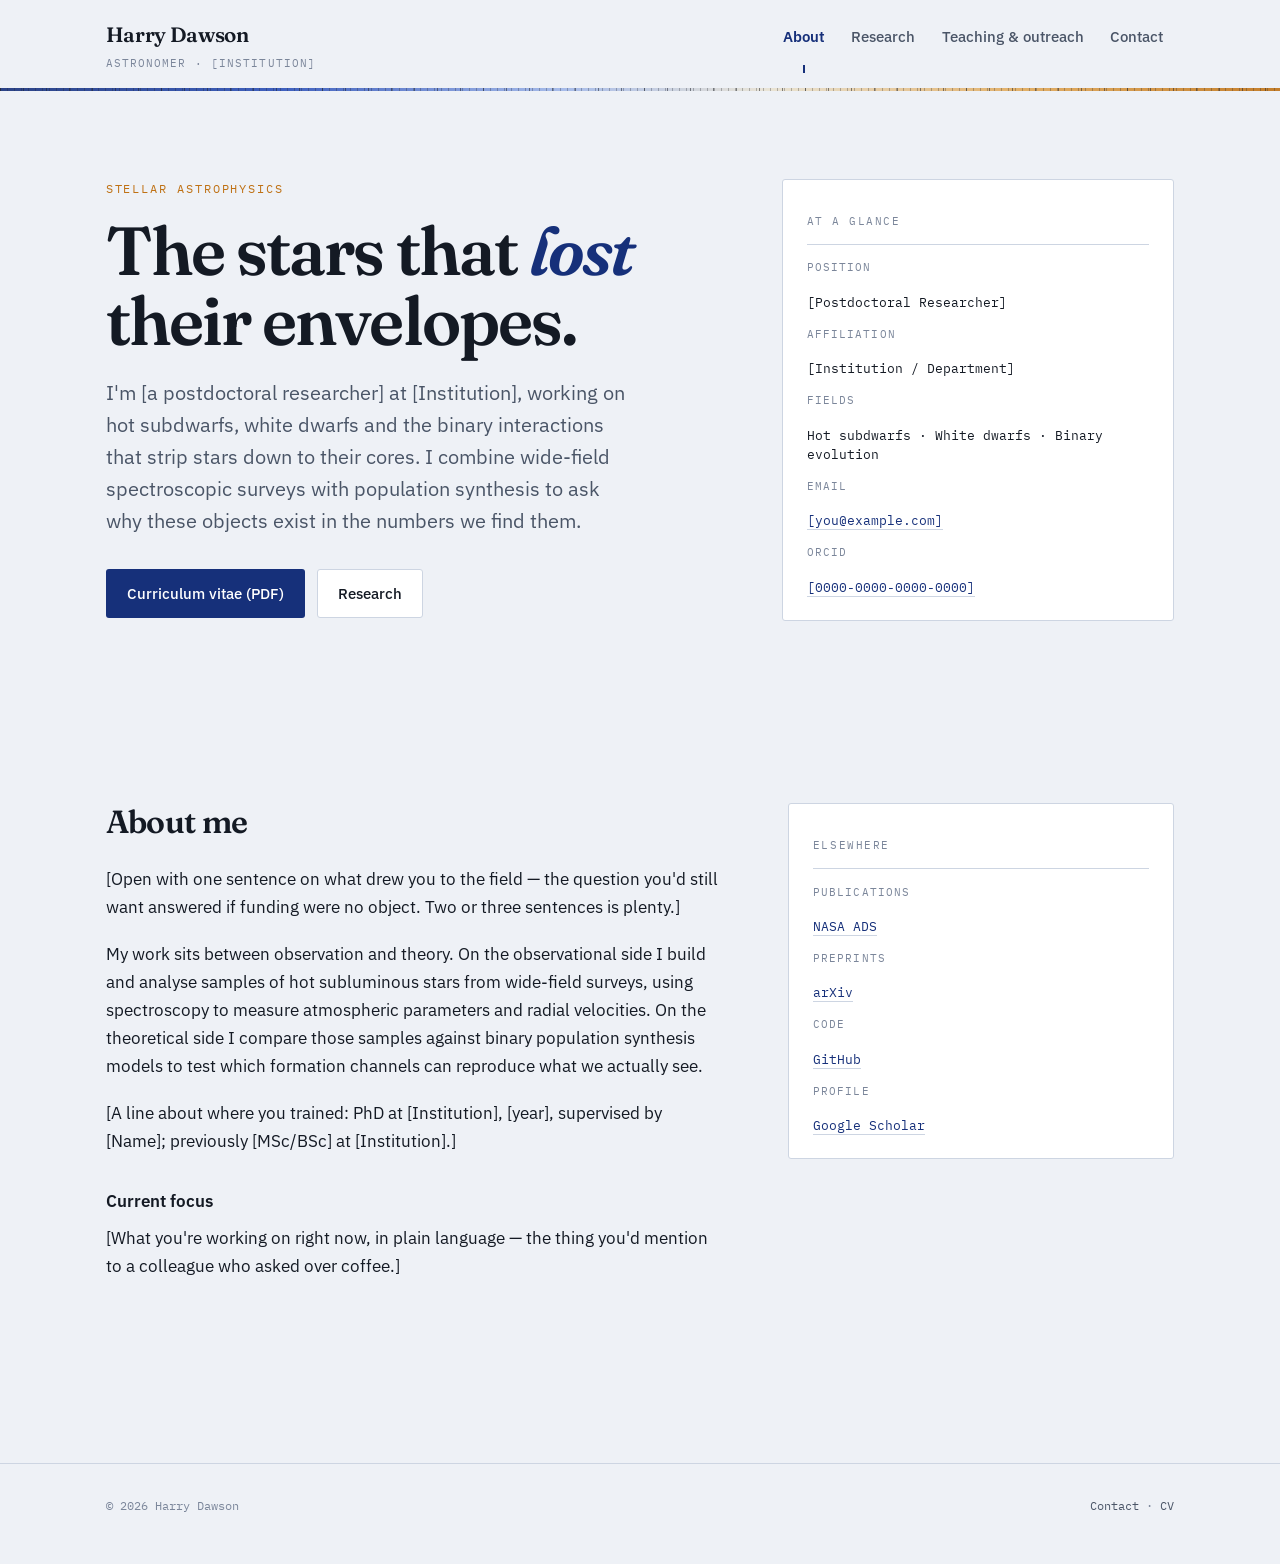
==== index.html @ 7fa8a41e "Personal site: about, research, teaching & outreach, contact" ====
<!DOCTYPE html>
<html lang="en">
<head>
<meta charset="utf-8">
<meta name="viewport" content="width=device-width, initial-scale=1">
<title>Harry Dawson — Astronomer</title>
<meta name="description" content="Harry Dawson, [position] at [institution], working on hot subdwarfs, white dwarfs and binary star evolution.">
<link rel="preconnect" href="https://fonts.googleapis.com">
<link rel="preconnect" href="https://fonts.gstatic.com" crossorigin>
<link href="https://fonts.googleapis.com/css2?family=Fraunces:ital,opsz,wght@0,9..144,400..700;1,9..144,400..700&family=IBM+Plex+Mono:wght@400;500&family=IBM+Plex+Sans:wght@400;500;600&display=swap" rel="stylesheet">
<link rel="stylesheet" href="style.css">
</head>
<body>

<a class="skip" href="#main">Skip to content</a>

<header class="masthead">
  <div class="wrap masthead__bar">
    <a class="wordmark" href="index.html">
      Harry Dawson
      <span class="wordmark__role">Astronomer · [Institution]</span>
    </a>
    <nav class="tabs" aria-label="Main">
      <a class="tabs__link is-current" href="index.html" aria-current="page">About</a>
      <a class="tabs__link" href="research.html">Research</a>
      <a class="tabs__link" href="teaching.html">Teaching &amp; outreach</a>
      <a class="tabs__link" href="contact.html">Contact</a>
    </nav>
  </div>
  <div class="spectrum" role="presentation"></div>
</header>

<main id="main">

  <section class="hero">
    <div class="wrap hero__grid">
      <div>
        <p class="eyebrow rise">Stellar astrophysics</p>
        <h1 class="hero__title rise">The stars that <em>lost</em> their envelopes.</h1>
        <p class="hero__standfirst rise">
          I'm [a postdoctoral researcher] at [Institution], working on hot subdwarfs,
          white dwarfs and the binary interactions that strip stars down to their cores.
          I combine wide-field spectroscopic surveys with population synthesis to ask why
          these objects exist in the numbers we find them.
        </p>
        <div class="actions rise">
          <a class="btn btn--solid" href="assets/Harry_Dawson_CV.pdf">Curriculum vitae (PDF)</a>
          <a class="btn btn--line" href="research.html">Research</a>
        </div>
      </div>

      <aside class="datacard rise">
        <p class="datacard__head">At a glance</p>
        <dl>
          <dt>Position</dt>
          <dd>[Postdoctoral Researcher]</dd>

          <dt>Affiliation</dt>
          <dd>[Institution / Department]</dd>

          <dt>Fields</dt>
          <dd>Hot subdwarfs · White dwarfs · Binary evolution</dd>

          <dt>Email</dt>
          <dd><a href="mailto:[you@example.com]">[you@example.com]</a></dd>

          <dt>ORCID</dt>
          <dd><a href="https://orcid.org/[0000-0000-0000-0000]">[0000-0000-0000-0000]</a></dd>
        </dl>
      </aside>
    </div>
  </section>

  <section class="section">
    <div class="wrap split">
      <div class="prose">
        <h2 class="section__title">About me</h2>
        <p>
          [Open with one sentence on what drew you to the field — the question you'd still
          want answered if funding were no object. Two or three sentences is plenty.]
        </p>
        <p>
          My work sits between observation and theory. On the observational side I build and
          analyse samples of hot subluminous stars from wide-field surveys, using spectroscopy
          to measure atmospheric parameters and radial velocities. On the theoretical side I
          compare those samples against binary population synthesis models to test which
          formation channels can reproduce what we actually see.
        </p>
        <p>
          [A line about where you trained: PhD at [Institution], [year], supervised by
          [Name]; previously [MSc/BSc] at [Institution].]
        </p>

        <h3>Current focus</h3>
        <p>
          [What you're working on right now, in plain language — the thing you'd mention
          to a colleague who asked over coffee.]
        </p>
      </div>

      <aside class="datacard">
        <p class="datacard__head">Elsewhere</p>
        <dl>
          <dt>Publications</dt>
          <dd><a href="https://ui.adsabs.harvard.edu/search/q=author%3A%22Dawson%2C+H%22">NASA ADS</a></dd>

          <dt>Preprints</dt>
          <dd><a href="https://arxiv.org/a/[arxiv_id]">arXiv</a></dd>

          <dt>Code</dt>
          <dd><a href="https://github.com/harrydawson">GitHub</a></dd>

          <dt>Profile</dt>
          <dd><a href="https://scholar.google.com/citations?user=[id]">Google Scholar</a></dd>
        </dl>
      </aside>
    </div>
  </section>

</main>

<footer class="foot">
  <div class="wrap foot__inner">
    <span>© 2026 Harry Dawson</span>
    <span><a href="contact.html">Contact</a> · <a href="assets/Harry_Dawson_CV.pdf">CV</a></span>
  </div>
</footer>

</body>
</html>
---- style.css ----
/* ============================================================
   Harry Dawson — personal site
   Palette logic: a binary pair. Blue = the hot subdwarf,
   amber = the cool companion. Everything else is plate-grey.
   ============================================================ */

:root {
  /* colour */
  --paper:      #eef1f6;
  --card:       #ffffff;
  --ink:        #141a24;
  --ink-soft:   #4a5567;
  --ink-faint:  #7b869a;
  --rule:       #cdd5e2;
  --sdb:        #16307a;   /* hot component */
  --sdb-lift:   #2b50b8;
  --companion:  #bf7114;   /* cool component */

  /* type */
  --display: "Fraunces", "Iowan Old Style", Georgia, serif;
  --body:    "IBM Plex Sans", "Segoe UI", system-ui, sans-serif;
  --mono:    "IBM Plex Mono", ui-monospace, "SF Mono", Menlo, monospace;

  /* measure + rhythm */
  --wrap:  72rem;
  --gap:   clamp(1.5rem, 1rem + 2vw, 3rem);
  --bay:   clamp(3.5rem, 2.5rem + 4vw, 6.5rem);
  --radius: 3px;
}

*, *::before, *::after { box-sizing: border-box; }

html { -webkit-text-size-adjust: 100%; scroll-behavior: smooth; }

body {
  margin: 0;
  background: var(--paper);
  color: var(--ink);
  font-family: var(--body);
  font-size: 1.0625rem;
  line-height: 1.65;
  font-variant-numeric: tabular-nums;
  -webkit-font-smoothing: antialiased;
}

img { max-width: 100%; display: block; }

a { color: var(--sdb); text-decoration-thickness: 1px; text-underline-offset: 3px; }
a:hover { color: var(--sdb-lift); }

:focus-visible {
  outline: 2px solid var(--sdb-lift);
  outline-offset: 3px;
  border-radius: 2px;
}

.wrap {
  width: 100%;
  max-width: var(--wrap);
  margin-inline: auto;
  padding-inline: var(--gap);
}

.skip {
  position: absolute;
  left: -9999px;
  top: 0;
  background: var(--ink);
  color: #fff;
  padding: 0.6rem 1rem;
  z-index: 50;
}
.skip:focus { left: 0.5rem; top: 0.5rem; }

/* ---------- header + the spectrum rule (signature) ---------- */

.masthead {
  position: sticky;
  top: 0;
  z-index: 20;
  background: color-mix(in srgb, var(--paper) 88%, transparent);
  backdrop-filter: blur(8px);
}

.masthead__bar {
  display: flex;
  align-items: baseline;
  justify-content: space-between;
  gap: var(--gap);
  flex-wrap: wrap;
  padding-block: 1.1rem 0.95rem;
}

.wordmark {
  font-family: var(--display);
  font-weight: 600;
  font-size: 1.3rem;
  font-variation-settings: "SOFT" 20, "WONK" 1, "opsz" 20;
  letter-spacing: -0.015em;
  color: var(--ink);
  text-decoration: none;
  white-space: nowrap;
}
.wordmark:hover { color: var(--sdb); }
.wordmark__role {
  display: block;
  font-family: var(--mono);
  font-size: 0.6875rem;
  font-weight: 400;
  letter-spacing: 0.1em;
  text-transform: uppercase;
  color: var(--ink-faint);
  margin-top: 0.15rem;
}

/* nav tabs */
.tabs { display: flex; gap: 0.25rem; flex-wrap: wrap; }

.tabs__link {
  position: relative;
  display: block;
  padding: 0.45rem 0.7rem 0.5rem;
  font-size: 0.9375rem;
  font-weight: 500;
  color: var(--ink-soft);
  text-decoration: none;
  border-radius: var(--radius);
  transition: color 0.18s ease, background-color 0.18s ease;
}
.tabs__link:hover { color: var(--ink); background: rgba(22, 48, 122, 0.06); }

/* the active tab is marked like an absorption line in the rule below */
.tabs__link.is-current { color: var(--sdb); font-weight: 600; }
.tabs__link.is-current::after {
  content: "";
  position: absolute;
  left: 50%;
  bottom: -0.95rem;      /* == .masthead__bar padding-bottom, so it meets the rule */
  width: 2px;
  height: 0.5rem;
  background: var(--sdb);
  transform: translateX(-50%);
}

/* continuum + absorption lines, drawn entirely in CSS */
.spectrum {
  height: 3px;
  background-image:
    repeating-linear-gradient(90deg,
      rgba(10, 14, 22, 0.55) 0 1px,
      transparent 1px 23px),
    repeating-linear-gradient(90deg,
      rgba(10, 14, 22, 0.3) 0 1px,
      transparent 1px 7px),
    linear-gradient(90deg,
      var(--sdb) 0%,
      var(--sdb-lift) 22%,
      #9fb6e8 44%,
      #e8e2d2 60%,
      #e0a858 80%,
      var(--companion) 100%);
  opacity: 0.9;
}

/* ---------- hero ---------- */

.hero { padding-block: clamp(3rem, 2rem + 5vw, 5.5rem) var(--bay); }

.hero__grid {
  display: grid;
  grid-template-columns: minmax(0, 1.55fr) minmax(0, 1fr);
  gap: clamp(2rem, 1rem + 4vw, 4.5rem);
  align-items: start;
}

.eyebrow {
  font-family: var(--mono);
  font-size: 0.75rem;
  letter-spacing: 0.16em;
  text-transform: uppercase;
  color: var(--companion);
  margin: 0 0 1.1rem;
}

.hero__title {
  font-family: var(--display);
  font-weight: 600;
  font-size: clamp(2.5rem, 1.5rem + 3.6vw, 4.25rem);
  font-variation-settings: "SOFT" 18, "WONK" 1, "opsz" 48;
  line-height: 1.02;
  letter-spacing: -0.028em;
  margin: 0 0 1.4rem;
  text-wrap: balance;
}
.hero__title em {
  font-style: italic;
  font-variation-settings: "SOFT" 40, "WONK" 1, "opsz" 48;
  color: var(--sdb);
}

.hero__standfirst {
  font-size: clamp(1.0625rem, 1rem + 0.35vw, 1.25rem);
  line-height: 1.6;
  color: var(--ink-soft);
  max-width: 44ch;
  margin: 0 0 2rem;
}

.actions { display: flex; gap: 0.75rem; flex-wrap: wrap; }

.btn {
  display: inline-flex;
  align-items: center;
  gap: 0.5rem;
  padding: 0.7rem 1.25rem;
  font-size: 0.9375rem;
  font-weight: 500;
  border-radius: var(--radius);
  border: 1px solid transparent;
  text-decoration: none;
  transition: background-color 0.18s ease, border-color 0.18s ease,
              color 0.18s ease, transform 0.18s ease;
}
.btn:hover { transform: translateY(-1px); }

.btn--solid { background: var(--sdb); color: #fff; }
.btn--solid:hover { background: var(--sdb-lift); color: #fff; }

.btn--line { border-color: var(--rule); color: var(--ink); background: var(--card); }
.btn--line:hover { border-color: var(--sdb); color: var(--sdb); }

/* mono data card — scientific vernacular doing structural work */
.datacard {
  background: var(--card);
  border: 1px solid var(--rule);
  border-radius: var(--radius);
  padding: 1.4rem 1.5rem;
  font-family: var(--mono);
  font-size: 0.8125rem;
  line-height: 1.5;
}
.datacard__head {
  font-size: 0.6875rem;
  letter-spacing: 0.14em;
  text-transform: uppercase;
  color: var(--ink-faint);
  padding-bottom: 0.9rem;
  margin-bottom: 0.9rem;
  border-bottom: 1px solid var(--rule);
}
.datacard dl { margin: 0; display: grid; gap: 0.85rem; }
.datacard dt {
  font-size: 0.6875rem;
  letter-spacing: 0.1em;
  text-transform: uppercase;
  color: var(--ink-faint);
}
.datacard dd { margin: 0.2rem 0 0; color: var(--ink); }
.datacard a { text-decoration: none; border-bottom: 1px solid var(--rule); }
.datacard a:hover { border-bottom-color: var(--sdb); }

/* ---------- generic page head (non-home pages) ---------- */

.pagehead { padding-block: clamp(2.5rem, 2rem + 3vw, 4rem) 0; }
.pagehead__title {
  font-family: var(--display);
  font-weight: 600;
  font-size: clamp(2.1rem, 1.5rem + 2.4vw, 3.25rem);
  font-variation-settings: "SOFT" 18, "WONK" 1, "opsz" 36;
  line-height: 1.08;
  letter-spacing: -0.025em;
  margin: 0 0 1.1rem;
}
.pagehead__intro {
  font-size: clamp(1.0625rem, 1rem + 0.3vw, 1.1875rem);
  color: var(--ink-soft);
  max-width: 58ch;
  margin: 0;
}

/* ---------- sections ---------- */

.section { padding-block: var(--bay); }
.section + .section { padding-top: 0; }

.section__title {
  font-family: var(--display);
  font-weight: 600;
  font-size: clamp(1.5rem, 1.25rem + 1vw, 2rem);
  font-variation-settings: "SOFT" 18, "WONK" 0, "opsz" 24;
  letter-spacing: -0.02em;
  line-height: 1.2;
  margin: 0 0 1.5rem;
}

.prose { max-width: 62ch; }
.prose p { margin: 0 0 1.15rem; }
.prose p:last-child { margin-bottom: 0; }
.prose h3 {
  font-family: var(--body);
  font-size: 1.0625rem;
  font-weight: 600;
  margin: 2rem 0 0.6rem;
}

/* two-column body + aside */
.split {
  display: grid;
  grid-template-columns: minmax(0, 1.6fr) minmax(0, 1fr);
  gap: clamp(2rem, 1rem + 4vw, 4rem);
  align-items: start;
}

/* ---------- research topics ---------- */

.topics { display: grid; gap: 1px; background: var(--rule); border-block: 1px solid var(--rule); }

.topic {
  background: var(--paper);
  display: grid;
  grid-template-columns: minmax(0, 14rem) minmax(0, 1fr);
  gap: clamp(1rem, 0.5rem + 2vw, 3rem);
  padding-block: 2rem;
  transition: background-color 0.2s ease;
}
.topic:hover { background: var(--card); }

.topic__label {
  font-family: var(--mono);
  font-size: 0.75rem;
  letter-spacing: 0.12em;
  text-transform: uppercase;
  color: var(--companion);
  padding-top: 0.4rem;
}
.topic__name {
  font-family: var(--display);
  font-weight: 600;
  font-size: 1.3125rem;
  font-variation-settings: "SOFT" 18, "WONK" 0, "opsz" 20;
  letter-spacing: -0.015em;
  margin: 0 0 0.6rem;
}
.topic__body { margin: 0; color: var(--ink-soft); max-width: 56ch; }

/* ---------- publication list ---------- */

.pubs { list-style: none; margin: 0; padding: 0; display: grid; gap: 1.4rem; }
.pubs li {
  padding-left: 1.1rem;
  border-left: 2px solid var(--rule);
  transition: border-color 0.2s ease;
}
.pubs li:hover { border-left-color: var(--sdb); }
.pubs__title { font-weight: 600; margin: 0 0 0.25rem; }
.pubs__meta {
  font-family: var(--mono);
  font-size: 0.8125rem;
  color: var(--ink-faint);
  margin: 0;
}

/* ---------- teaching / outreach entries ---------- */

.entries { display: grid; gap: 0; }
.entry {
  display: grid;
  grid-template-columns: minmax(0, 8rem) minmax(0, 1fr);
  gap: clamp(1rem, 0.5rem + 2vw, 2.5rem);
  padding-block: 1.6rem;
  border-bottom: 1px solid var(--rule);
}
.entry:first-child { border-top: 1px solid var(--rule); }
.entry__when {
  font-family: var(--mono);
  font-size: 0.8125rem;
  color: var(--ink-faint);
  padding-top: 0.2rem;
}
.entry__what { font-weight: 600; margin: 0 0 0.3rem; }
.entry__where { margin: 0; color: var(--ink-soft); font-size: 0.9375rem; }

/* ---------- contact ---------- */

.contact__grid {
  display: grid;
  grid-template-columns: repeat(auto-fit, minmax(15rem, 1fr));
  gap: 1px;
  background: var(--rule);
  border: 1px solid var(--rule);
  border-radius: var(--radius);
  overflow: hidden;
}
.contact__cell { background: var(--card); padding: 1.5rem; }
.contact__key {
  font-family: var(--mono);
  font-size: 0.6875rem;
  letter-spacing: 0.14em;
  text-transform: uppercase;
  color: var(--ink-faint);
  margin: 0 0 0.5rem;
}
.contact__val { margin: 0; font-size: 0.9375rem; word-break: break-word; }

/* ---------- footer ---------- */

.foot {
  border-top: 1px solid var(--rule);
  margin-top: var(--bay);
  padding-block: 2rem 3rem;
}
.foot__inner {
  display: flex;
  justify-content: space-between;
  gap: 1rem;
  flex-wrap: wrap;
  font-family: var(--mono);
  font-size: 0.75rem;
  color: var(--ink-faint);
}
.foot a { color: var(--ink-soft); text-decoration: none; }
.foot a:hover { color: var(--sdb); }

/* ---------- responsive ---------- */

@media (max-width: 56rem) {
  .hero__grid, .split { grid-template-columns: minmax(0, 1fr); }
  .topic { grid-template-columns: minmax(0, 1fr); gap: 0.5rem; padding-block: 1.75rem; }
  .topic__label { padding-top: 0; }
  .entry { grid-template-columns: minmax(0, 1fr); gap: 0.35rem; }
}

@media (max-width: 34rem) {
  .masthead__bar { padding-block: 0.9rem 0.8rem; }
  .tabs { gap: 0; margin-inline: -0.35rem; }
  .tabs__link { padding-inline: 0.5rem; font-size: 0.875rem; }
  .actions .btn { flex: 1 1 auto; justify-content: center; }
}

/* ---------- one orchestrated page-load moment ---------- */

@media (prefers-reduced-motion: no-preference) {
  .rise { animation: rise 0.7s cubic-bezier(0.2, 0.7, 0.3, 1) backwards; }
  .rise:nth-child(1) { animation-delay: 0.05s; }
  .rise:nth-child(2) { animation-delay: 0.13s; }
  .rise:nth-child(3) { animation-delay: 0.21s; }
  .rise:nth-child(4) { animation-delay: 0.29s; }

  @keyframes rise {
    from { opacity: 0; transform: translateY(12px); }
    to   { opacity: 1; transform: none; }
  }
}

@media print {
  .masthead, .spectrum, .foot { display: none; }
  body { background: #fff; }
}
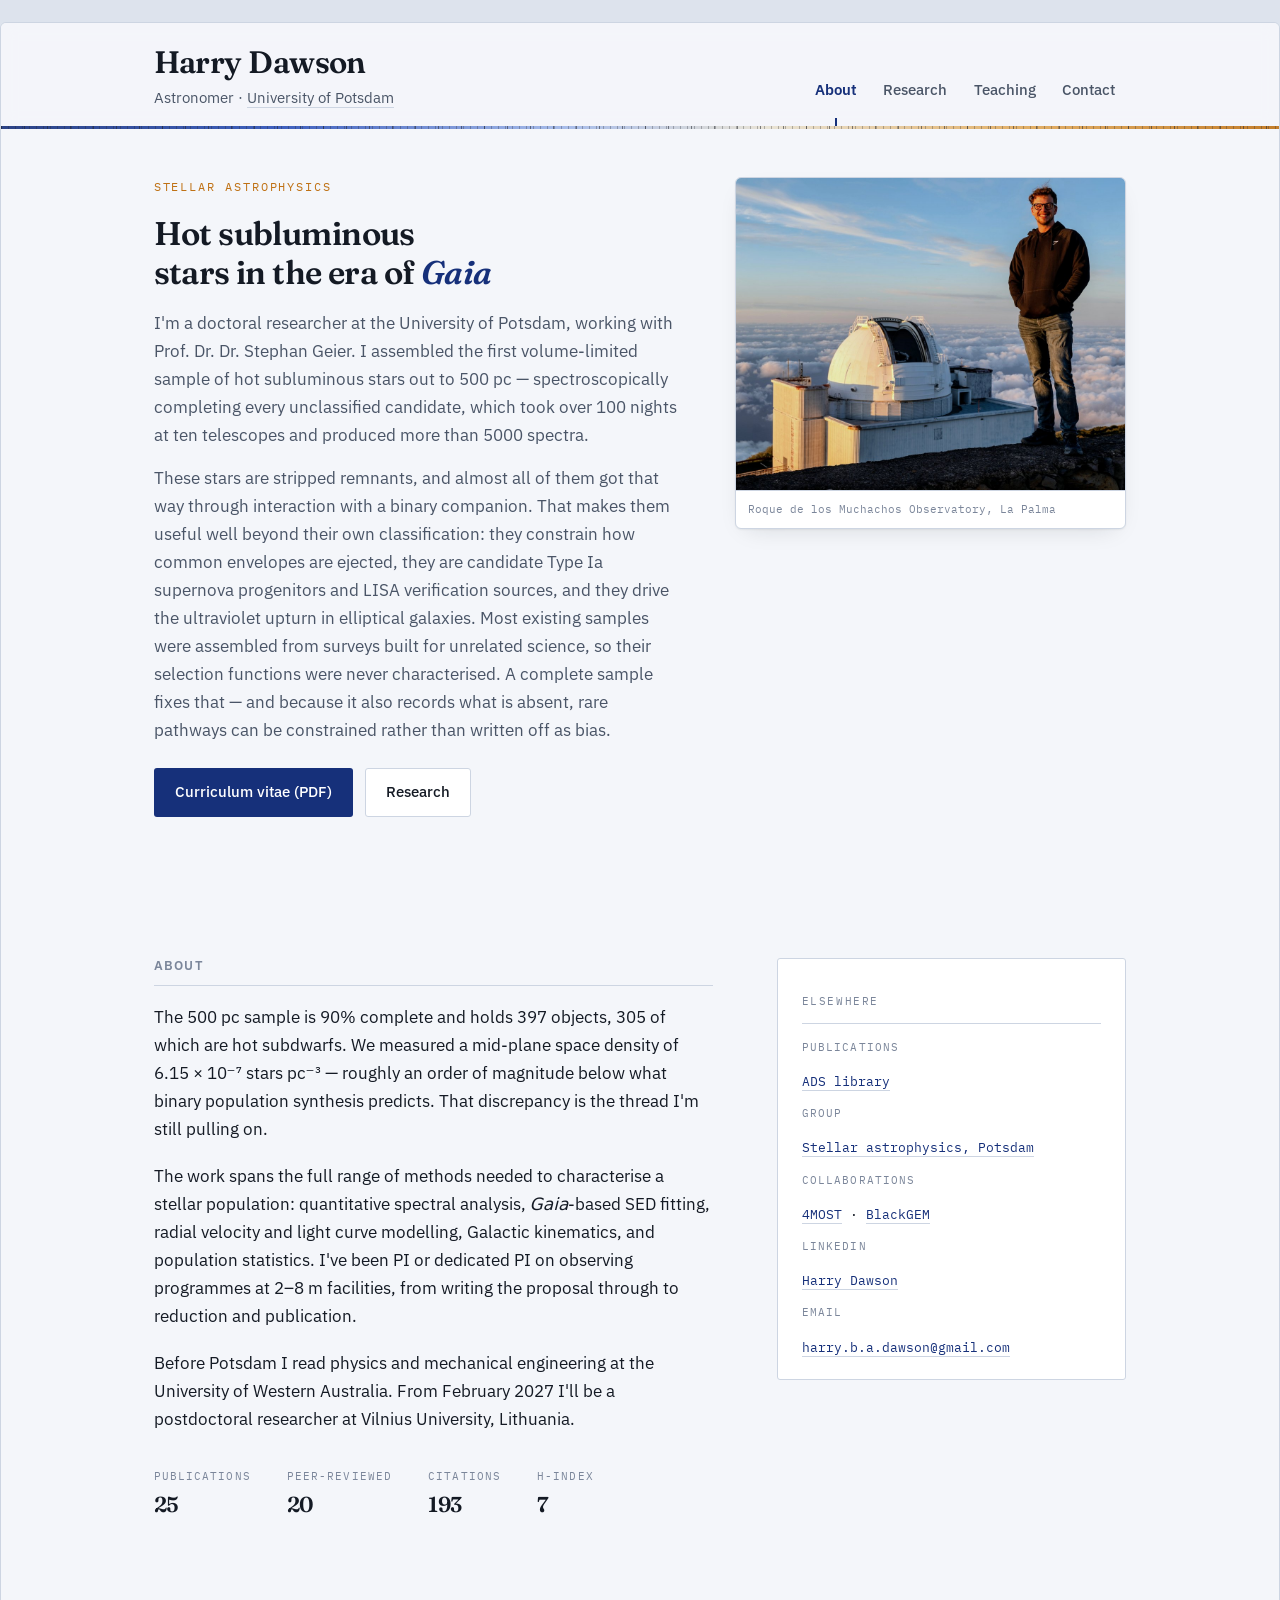
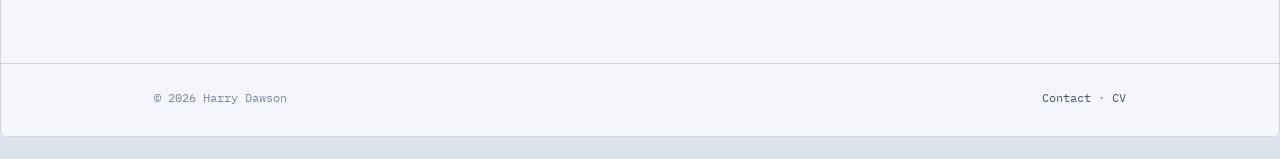
==== commit 7ee0baf5: "Real content: Potsdam affiliation, photo, CV, HRD figure, paper series - Photo cropped to 5:4, warmt" ====
--- a/index.html
+++ b/index.html
@@ -3,27 +3,31 @@
 <head>
 <meta charset="utf-8">
 <meta name="viewport" content="width=device-width, initial-scale=1">
-<title>Harry Dawson — Astronomer</title>
-<meta name="description" content="Harry Dawson, [position] at [institution], working on hot subdwarfs, white dwarfs and binary star evolution.">
+<title>Harry Dawson — Astronomer, University of Potsdam</title>
+<meta name="description" content="Harry Dawson, doctoral researcher at the University of Potsdam, working on volume-limited samples of hot subluminous stars in the Gaia era.">
 <link rel="preconnect" href="https://fonts.googleapis.com">
 <link rel="preconnect" href="https://fonts.gstatic.com" crossorigin>
 <link href="https://fonts.googleapis.com/css2?family=Fraunces:ital,opsz,wght@0,9..144,400..700;1,9..144,400..700&family=IBM+Plex+Mono:wght@400;500&family=IBM+Plex+Sans:wght@400;500;600&display=swap" rel="stylesheet">
 <link rel="stylesheet" href="style.css">
 </head>
 <body>
+<div class="sheet">
 
 <a class="skip" href="#main">Skip to content</a>
 
 <header class="masthead">
   <div class="wrap masthead__bar">
-    <a class="wordmark" href="index.html">
-      Harry Dawson
-      <span class="wordmark__role">Astronomer · [Institution]</span>
-    </a>
+    <div>
+      <a class="wordmark" href="index.html">Harry Dawson</a>
+      <span class="wordmark__role">
+        Astronomer ·
+        <a href="https://www.astro.physik.uni-potsdam.de/~stellar/index.html">University of Potsdam</a>
+      </span>
+    </div>
     <nav class="tabs" aria-label="Main">
       <a class="tabs__link is-current" href="index.html" aria-current="page">About</a>
       <a class="tabs__link" href="research.html">Research</a>
-      <a class="tabs__link" href="teaching.html">Teaching &amp; outreach</a>
+      <a class="tabs__link" href="teaching.html">Teaching</a>
       <a class="tabs__link" href="contact.html">Contact</a>
     </nav>
   </div>
@@ -36,82 +40,90 @@
     <div class="wrap hero__grid">
       <div>
         <p class="eyebrow rise">Stellar astrophysics</p>
-        <h1 class="hero__title rise">The stars that <em>lost</em> their envelopes.</h1>
+        <h1 class="hero__title rise">Hot subluminous stars in the era of <em>Gaia</em></h1>
         <p class="hero__standfirst rise">
-          I'm [a postdoctoral researcher] at [Institution], working on hot subdwarfs,
-          white dwarfs and the binary interactions that strip stars down to their cores.
-          I combine wide-field spectroscopic surveys with population synthesis to ask why
-          these objects exist in the numbers we find them.
+          I'm a doctoral researcher at the University of Potsdam, working with
+          Prof. Dr. Dr. Stephan Geier. I assembled the first volume-limited sample of
+          hot subluminous stars out to 500 pc — spectroscopically completing every
+          unclassified candidate, which took over 100 nights at ten telescopes and
+          produced more than 5000 spectra.
+        </p>
+        <p class="hero__standfirst rise">
+          These stars are stripped remnants, and almost all of them got that way through
+          interaction with a binary companion. That makes them useful well beyond their own
+          classification: they constrain how common envelopes are ejected, they are candidate
+          Type Ia supernova progenitors and LISA verification sources, and they drive the
+          ultraviolet upturn in elliptical galaxies. Most existing samples were assembled
+          from surveys built for unrelated science, so their selection functions were never
+          characterised. A complete sample fixes that — and because it also records what is
+          absent, rare pathways can be constrained rather than written off as bias.
         </p>
         <div class="actions rise">
-          <a class="btn btn--solid" href="assets/Harry_Dawson_CV.pdf">Curriculum vitae (PDF)</a>
+          <a class="btn btn--solid" href="assets/harry-dawson-cv.pdf">Curriculum vitae (PDF)</a>
           <a class="btn btn--line" href="research.html">Research</a>
         </div>
       </div>
 
-      <aside class="datacard rise">
-        <p class="datacard__head">At a glance</p>
-        <dl>
-          <dt>Position</dt>
-          <dd>[Postdoctoral Researcher]</dd>
-
-          <dt>Affiliation</dt>
-          <dd>[Institution / Department]</dd>
-
-          <dt>Fields</dt>
-          <dd>Hot subdwarfs · White dwarfs · Binary evolution</dd>
-
-          <dt>Email</dt>
-          <dd><a href="mailto:[you@example.com]">[you@example.com]</a></dd>
-
-          <dt>ORCID</dt>
-          <dd><a href="https://orcid.org/[0000-0000-0000-0000]">[0000-0000-0000-0000]</a></dd>
-        </dl>
-      </aside>
+      <figure class="portrait rise">
+        <img src="assets/harry-dawson.jpg"
+             alt="Harry Dawson standing beside a telescope dome above the clouds at Roque de los Muchachos Observatory, La Palma."
+             width="1100" height="880">
+        <figcaption>Roque de los Muchachos Observatory, La&nbsp;Palma</figcaption>
+      </figure>
     </div>
   </section>
 
   <section class="section">
     <div class="wrap split">
       <div class="prose">
-        <h2 class="section__title">About me</h2>
+        <h2 class="section__title">About</h2>
         <p>
-          [Open with one sentence on what drew you to the field — the question you'd still
-          want answered if funding were no object. Two or three sentences is plenty.]
+          The 500 pc sample is 90% complete and holds 397 objects, 305 of which are hot
+          subdwarfs. We measured a mid-plane space density of 6.15 × 10⁻⁷ stars pc⁻³ —
+          roughly an order of magnitude below what binary population synthesis predicts.
+          That discrepancy is the thread I'm still pulling on.
         </p>
         <p>
-          My work sits between observation and theory. On the observational side I build and
-          analyse samples of hot subluminous stars from wide-field surveys, using spectroscopy
-          to measure atmospheric parameters and radial velocities. On the theoretical side I
-          compare those samples against binary population synthesis models to test which
-          formation channels can reproduce what we actually see.
+          The work spans the full range of methods needed to characterise a stellar
+          population: quantitative spectral analysis, <em>Gaia</em>-based SED fitting,
+          radial velocity and light curve modelling, Galactic kinematics, and population
+          statistics. I've been PI or dedicated PI on observing programmes at 2–8 m
+          facilities, from writing the proposal through to reduction and publication.
         </p>
         <p>
-          [A line about where you trained: PhD at [Institution], [year], supervised by
-          [Name]; previously [MSc/BSc] at [Institution].]
+          Before Potsdam I read physics and mechanical engineering at the University of
+          Western Australia. From February 2027 I'll be a postdoctoral researcher at
+          Vilnius University, Lithuania.
         </p>
 
-        <h3>Current focus</h3>
-        <p>
-          [What you're working on right now, in plain language — the thing you'd mention
-          to a colleague who asked over coffee.]
-        </p>
+        <dl class="stats">
+          <div><dt>Publications</dt><dd>25</dd></div>
+          <div><dt>Peer-reviewed</dt><dd>20</dd></div>
+          <div><dt>Citations</dt><dd>193</dd></div>
+          <div><dt>h-index</dt><dd>7</dd></div>
+        </dl>
       </div>
 
       <aside class="datacard">
         <p class="datacard__head">Elsewhere</p>
         <dl>
           <dt>Publications</dt>
-          <dd><a href="https://ui.adsabs.harvard.edu/search/q=author%3A%22Dawson%2C+H%22">NASA ADS</a></dd>
+          <dd><a href="https://ui.adsabs.harvard.edu/public-libraries/7NzicZAxSs22jv9Sv9Si5w">ADS library</a></dd>
 
-          <dt>Preprints</dt>
-          <dd><a href="https://arxiv.org/a/[arxiv_id]">arXiv</a></dd>
+          <dt>Group</dt>
+          <dd><a href="https://www.astro.physik.uni-potsdam.de/~stellar/index.html">Stellar astrophysics, Potsdam</a></dd>
 
-          <dt>Code</dt>
-          <dd><a href="https://github.com/harrydawson">GitHub</a></dd>
+          <dt>Collaborations</dt>
+          <dd>
+            <a href="https://www.4most.eu/cms/home/">4MOST</a> ·
+            <a href="https://astro.ru.nl/blackgem/">BlackGEM</a>
+          </dd>
 
-          <dt>Profile</dt>
-          <dd><a href="https://scholar.google.com/citations?user=[id]">Google Scholar</a></dd>
+          <dt>LinkedIn</dt>
+          <dd><a href="https://www.linkedin.com/in/harry-dawson-09a882136/">Harry Dawson</a></dd>
+
+          <dt>Email</dt>
+          <dd><a href="mailto:harry.b.a.dawson@gmail.com">harry.b.a.dawson@gmail.com</a></dd>
         </dl>
       </aside>
     </div>
@@ -122,9 +134,10 @@
 <footer class="foot">
   <div class="wrap foot__inner">
     <span>© 2026 Harry Dawson</span>
-    <span><a href="contact.html">Contact</a> · <a href="assets/Harry_Dawson_CV.pdf">CV</a></span>
+    <span><a href="contact.html">Contact</a> · <a href="assets/harry-dawson-cv.pdf">CV</a></span>
   </div>
 </footer>
 
+</div>
 </body>
 </html>
--- a/style.css
+++ b/style.css
@@ -6,7 +6,8 @@
 
 :root {
   /* colour */
-  --paper:      #eef1f6;
+  --ground:     #dde3ed;
+  --paper:      #f4f6fa;
   --card:       #ffffff;
   --ink:        #141a24;
   --ink-soft:   #4a5567;
@@ -22,19 +23,26 @@
   --mono:    "IBM Plex Mono", ui-monospace, "SF Mono", Menlo, monospace;
 
   /* measure + rhythm */
-  --wrap:  72rem;
+  --wrap:  66rem;
   --gap:   clamp(1.5rem, 1rem + 2vw, 3rem);
-  --bay:   clamp(3.5rem, 2.5rem + 4vw, 6.5rem);
+  --bay:   clamp(2.75rem, 2rem + 3vw, 4.5rem);
   --radius: 3px;
+
+  /* the page sits on a tinted ground with a margin around it */
+  --margin: clamp(0rem, -1rem + 3vw, 2.5rem);
 }
 
 *, *::before, *::after { box-sizing: border-box; }
 
-html { -webkit-text-size-adjust: 100%; scroll-behavior: smooth; }
+html {
+  -webkit-text-size-adjust: 100%;
+  scroll-behavior: smooth;
+  background: var(--ground);
+}
 
 body {
   margin: 0;
-  background: var(--paper);
+  background: var(--ground);
   color: var(--ink);
   font-family: var(--body);
   font-size: 1.0625rem;
@@ -43,7 +51,27 @@
   -webkit-font-smoothing: antialiased;
 }
 
-img { max-width: 100%; display: block; }
+/* the sheet: an inset page floating on the ground colour */
+.sheet {
+  max-width: 84rem;
+  margin-inline: auto;
+  background: var(--paper);
+  border-inline: 1px solid var(--rule);
+  min-height: 100vh;
+}
+@media (min-width: 48rem) {
+  .sheet {
+    margin-block: var(--margin);
+    min-height: 0;
+    border: 1px solid var(--rule);
+    border-radius: calc(var(--radius) * 2);
+    overflow: clip;
+  }
+}
+
+/* height:auto is load-bearing — without it the width/height attributes make both
+   dimensions definite and any aspect-ratio below is ignored. */
+img { max-width: 100%; height: auto; display: block; }
 
 a { color: var(--sdb); text-decoration-thickness: 1px; text-underline-offset: 3px; }
 a:hover { color: var(--sdb-lift); }
@@ -59,6 +87,15 @@
   max-width: var(--wrap);
   margin-inline: auto;
   padding-inline: var(--gap);
+}
+
+.visually-hidden {
+  position: absolute;
+  width: 1px; height: 1px;
+  margin: -1px; padding: 0;
+  overflow: hidden;
+  clip-path: inset(50%);
+  white-space: nowrap;
 }
 
 .skip {
@@ -78,25 +115,26 @@
   position: sticky;
   top: 0;
   z-index: 20;
-  background: color-mix(in srgb, var(--paper) 88%, transparent);
+  background: color-mix(in srgb, var(--paper) 90%, transparent);
   backdrop-filter: blur(8px);
 }
 
 .masthead__bar {
   display: flex;
-  align-items: baseline;
+  align-items: flex-end;
   justify-content: space-between;
   gap: var(--gap);
   flex-wrap: wrap;
-  padding-block: 1.1rem 0.95rem;
+  padding-block: 1.35rem 0.95rem;
 }
 
 .wordmark {
   font-family: var(--display);
   font-weight: 600;
-  font-size: 1.3rem;
-  font-variation-settings: "SOFT" 20, "WONK" 1, "opsz" 20;
-  letter-spacing: -0.015em;
+  font-size: clamp(1.55rem, 1.3rem + 0.8vw, 1.95rem);
+  font-variation-settings: "SOFT" 20, "WONK" 1, "opsz" 24;
+  letter-spacing: -0.018em;
+  line-height: 1.1;
   color: var(--ink);
   text-decoration: none;
   white-space: nowrap;
@@ -104,14 +142,17 @@
 .wordmark:hover { color: var(--sdb); }
 .wordmark__role {
   display: block;
-  font-family: var(--mono);
-  font-size: 0.6875rem;
+  font-family: var(--body);
+  font-size: 0.9375rem;
   font-weight: 400;
-  letter-spacing: 0.1em;
-  text-transform: uppercase;
-  color: var(--ink-faint);
-  margin-top: 0.15rem;
-}
+  letter-spacing: 0;
+  text-transform: none;
+  color: var(--ink-soft);
+  margin-top: 0.3rem;
+  white-space: normal;
+}
+.wordmark__role a { color: var(--ink-soft); text-decoration: none; border-bottom: 1px solid var(--rule); }
+.wordmark__role a:hover { color: var(--sdb); border-bottom-color: var(--sdb); }
 
 /* nav tabs */
 .tabs { display: flex; gap: 0.25rem; flex-wrap: wrap; }
@@ -164,12 +205,12 @@
 
 /* ---------- hero ---------- */
 
-.hero { padding-block: clamp(3rem, 2rem + 5vw, 5.5rem) var(--bay); }
+.hero { padding-block: clamp(2rem, 1.5rem + 2vw, 3rem) var(--bay); }
 
 .hero__grid {
   display: grid;
-  grid-template-columns: minmax(0, 1.55fr) minmax(0, 1fr);
-  gap: clamp(2rem, 1rem + 4vw, 4.5rem);
+  grid-template-columns: minmax(0, 1.35fr) minmax(0, 1fr);
+  gap: clamp(1.75rem, 1rem + 3vw, 3.25rem);
   align-items: start;
 }
 
@@ -185,26 +226,27 @@
 .hero__title {
   font-family: var(--display);
   font-weight: 600;
-  font-size: clamp(2.5rem, 1.5rem + 3.6vw, 4.25rem);
-  font-variation-settings: "SOFT" 18, "WONK" 1, "opsz" 48;
-  line-height: 1.02;
-  letter-spacing: -0.028em;
-  margin: 0 0 1.4rem;
+  font-size: clamp(1.5rem, 1.25rem + 1.1vw, 2.05rem);
+  font-variation-settings: "SOFT" 18, "WONK" 0, "opsz" 24;
+  line-height: 1.18;
+  letter-spacing: -0.018em;
+  margin: 0 0 1.1rem;
   text-wrap: balance;
 }
 .hero__title em {
   font-style: italic;
-  font-variation-settings: "SOFT" 40, "WONK" 1, "opsz" 48;
+  font-variation-settings: "SOFT" 30, "WONK" 0, "opsz" 24;
   color: var(--sdb);
 }
 
 .hero__standfirst {
-  font-size: clamp(1.0625rem, 1rem + 0.35vw, 1.25rem);
-  line-height: 1.6;
+  font-size: 1.0625rem;
+  line-height: 1.65;
   color: var(--ink-soft);
-  max-width: 44ch;
-  margin: 0 0 2rem;
-}
+  max-width: 56ch;
+  margin: 0 0 1.5rem;
+}
+.hero__standfirst + .hero__standfirst { margin-top: -0.6rem; }
 
 .actions { display: flex; gap: 0.75rem; flex-wrap: wrap; }
 
@@ -229,6 +271,58 @@
 .btn--line { border-color: var(--rule); color: var(--ink); background: var(--card); }
 .btn--line:hover { border-color: var(--sdb); color: var(--sdb); }
 
+/* portrait */
+.portrait {
+  margin: 0;
+  border-radius: 6px;
+  overflow: hidden;
+  border: 1px solid var(--rule);
+  box-shadow: 0 1px 2px rgba(20, 26, 36, 0.06),
+              0 8px 24px -12px rgba(20, 26, 36, 0.18);
+  background: var(--card);
+}
+.portrait img {
+  width: 100%;
+  height: auto;
+  aspect-ratio: 5 / 4;
+  object-fit: cover;
+  display: block;
+}
+.portrait figcaption {
+  font-family: var(--mono);
+  font-size: 0.6875rem;
+  line-height: 1.5;
+  color: var(--ink-faint);
+  padding: 0.65rem 0.8rem;
+  border-top: 1px solid var(--rule);
+}
+
+/* figure with caption — used for the HRD */
+.figure { margin: 0; }
+.figure img {
+  width: 100%;
+  border: 1px solid var(--rule);
+  border-radius: 6px;
+  background: var(--card);
+}
+.figure figcaption {
+  font-size: 0.875rem;
+  line-height: 1.55;
+  color: var(--ink-soft);
+  margin-top: 0.85rem;
+  max-width: 72ch;
+}
+.figure figcaption b {
+  font-family: var(--mono);
+  font-size: 0.75rem;
+  font-weight: 500;
+  letter-spacing: 0.08em;
+  text-transform: uppercase;
+  color: var(--companion);
+  display: block;
+  margin-bottom: 0.3rem;
+}
+
 /* mono data card — scientific vernacular doing structural work */
 .datacard {
   background: var(--card);
@@ -261,20 +355,20 @@
 
 /* ---------- generic page head (non-home pages) ---------- */
 
-.pagehead { padding-block: clamp(2.5rem, 2rem + 3vw, 4rem) 0; }
+.pagehead { padding-block: clamp(2rem, 1.5rem + 2vw, 3rem) 0; }
 .pagehead__title {
   font-family: var(--display);
   font-weight: 600;
-  font-size: clamp(2.1rem, 1.5rem + 2.4vw, 3.25rem);
-  font-variation-settings: "SOFT" 18, "WONK" 1, "opsz" 36;
-  line-height: 1.08;
-  letter-spacing: -0.025em;
-  margin: 0 0 1.1rem;
+  font-size: clamp(1.6rem, 1.35rem + 1.2vw, 2.15rem);
+  font-variation-settings: "SOFT" 18, "WONK" 0, "opsz" 24;
+  line-height: 1.15;
+  letter-spacing: -0.02em;
+  margin: 0 0 0.9rem;
 }
 .pagehead__intro {
-  font-size: clamp(1.0625rem, 1rem + 0.3vw, 1.1875rem);
+  font-size: 1.0625rem;
   color: var(--ink-soft);
-  max-width: 58ch;
+  max-width: 64ch;
   margin: 0;
 }
 
@@ -284,13 +378,16 @@
 .section + .section { padding-top: 0; }
 
 .section__title {
-  font-family: var(--display);
+  font-family: var(--body);
   font-weight: 600;
-  font-size: clamp(1.5rem, 1.25rem + 1vw, 2rem);
-  font-variation-settings: "SOFT" 18, "WONK" 0, "opsz" 24;
-  letter-spacing: -0.02em;
-  line-height: 1.2;
-  margin: 0 0 1.5rem;
+  font-size: 0.8125rem;
+  letter-spacing: 0.1em;
+  text-transform: uppercase;
+  color: var(--ink-faint);
+  line-height: 1.3;
+  margin: 0 0 1.1rem;
+  padding-bottom: 0.6rem;
+  border-bottom: 1px solid var(--rule);
 }
 
 .prose { max-width: 62ch; }
@@ -311,103 +408,83 @@
   align-items: start;
 }
 
-/* ---------- research topics ---------- */
-
-.topics { display: grid; gap: 1px; background: var(--rule); border-block: 1px solid var(--rule); }
-
-.topic {
-  background: var(--paper);
+/* ---------- the three-paper series ---------- */
+
+.series { display: grid; gap: 0; }
+.series__item {
   display: grid;
-  grid-template-columns: minmax(0, 14rem) minmax(0, 1fr);
-  gap: clamp(1rem, 0.5rem + 2vw, 3rem);
-  padding-block: 2rem;
-  transition: background-color 0.2s ease;
-}
-.topic:hover { background: var(--card); }
-
-.topic__label {
+  grid-template-columns: 2.25rem minmax(0, 1fr);
+  gap: 0 1rem;
+  padding-block: 1.15rem;
+  border-bottom: 1px solid var(--rule);
+}
+.series__item:first-child { border-top: 1px solid var(--rule); }
+.series__num {
+  font-family: var(--mono);
+  font-size: 0.8125rem;
+  color: var(--companion);
+  padding-top: 0.15rem;
+}
+.series__name { font-weight: 600; margin: 0 0 0.3rem; }
+.series__body { margin: 0 0 0.4rem; color: var(--ink-soft); font-size: 0.9375rem; max-width: 64ch; }
+.series__ref {
   font-family: var(--mono);
   font-size: 0.75rem;
-  letter-spacing: 0.12em;
+  color: var(--ink-faint);
+  margin: 0;
+}
+
+/* ---------- compact two-column definition rows ---------- */
+
+.rows { display: grid; gap: 0; }
+.row {
+  display: grid;
+  grid-template-columns: minmax(0, 9rem) minmax(0, 1fr);
+  gap: 0.15rem 1.5rem;
+  padding-block: 0.9rem;
+  border-bottom: 1px solid var(--rule);
+}
+.row:first-child { border-top: 1px solid var(--rule); }
+.row__when {
+  font-family: var(--mono);
+  font-size: 0.8125rem;
+  color: var(--ink-faint);
+  padding-top: 0.1rem;
+}
+.row__what { font-weight: 600; margin: 0 0 0.15rem; font-size: 0.9375rem; }
+.row__where { margin: 0; color: var(--ink-soft); font-size: 0.9375rem; }
+
+/* inline stat strip */
+.stats {
+  display: flex;
+  flex-wrap: wrap;
+  gap: 0.5rem 2.25rem;
+  margin: 0;
+  padding: 1rem 0 0;
+}
+.stats div { display: flex; flex-direction: column; gap: 0.1rem; }
+.stats dt {
+  font-family: var(--mono);
+  font-size: 0.6875rem;
+  letter-spacing: 0.1em;
   text-transform: uppercase;
-  color: var(--companion);
-  padding-top: 0.4rem;
-}
-.topic__name {
+  color: var(--ink-faint);
+}
+.stats dd {
+  margin: 0;
   font-family: var(--display);
+  font-size: 1.35rem;
   font-weight: 600;
-  font-size: 1.3125rem;
   font-variation-settings: "SOFT" 18, "WONK" 0, "opsz" 20;
   letter-spacing: -0.015em;
-  margin: 0 0 0.6rem;
-}
-.topic__body { margin: 0; color: var(--ink-soft); max-width: 56ch; }
-
-/* ---------- publication list ---------- */
-
-.pubs { list-style: none; margin: 0; padding: 0; display: grid; gap: 1.4rem; }
-.pubs li {
-  padding-left: 1.1rem;
-  border-left: 2px solid var(--rule);
-  transition: border-color 0.2s ease;
-}
-.pubs li:hover { border-left-color: var(--sdb); }
-.pubs__title { font-weight: 600; margin: 0 0 0.25rem; }
-.pubs__meta {
-  font-family: var(--mono);
-  font-size: 0.8125rem;
-  color: var(--ink-faint);
-  margin: 0;
-}
-
-/* ---------- teaching / outreach entries ---------- */
-
-.entries { display: grid; gap: 0; }
-.entry {
-  display: grid;
-  grid-template-columns: minmax(0, 8rem) minmax(0, 1fr);
-  gap: clamp(1rem, 0.5rem + 2vw, 2.5rem);
-  padding-block: 1.6rem;
-  border-bottom: 1px solid var(--rule);
-}
-.entry:first-child { border-top: 1px solid var(--rule); }
-.entry__when {
-  font-family: var(--mono);
-  font-size: 0.8125rem;
-  color: var(--ink-faint);
-  padding-top: 0.2rem;
-}
-.entry__what { font-weight: 600; margin: 0 0 0.3rem; }
-.entry__where { margin: 0; color: var(--ink-soft); font-size: 0.9375rem; }
-
-/* ---------- contact ---------- */
-
-.contact__grid {
-  display: grid;
-  grid-template-columns: repeat(auto-fit, minmax(15rem, 1fr));
-  gap: 1px;
-  background: var(--rule);
-  border: 1px solid var(--rule);
-  border-radius: var(--radius);
-  overflow: hidden;
-}
-.contact__cell { background: var(--card); padding: 1.5rem; }
-.contact__key {
-  font-family: var(--mono);
-  font-size: 0.6875rem;
-  letter-spacing: 0.14em;
-  text-transform: uppercase;
-  color: var(--ink-faint);
-  margin: 0 0 0.5rem;
-}
-.contact__val { margin: 0; font-size: 0.9375rem; word-break: break-word; }
+}
 
 /* ---------- footer ---------- */
 
 .foot {
   border-top: 1px solid var(--rule);
   margin-top: var(--bay);
-  padding-block: 2rem 3rem;
+  padding-block: 1.5rem 1.75rem;
 }
 .foot__inner {
   display: flex;
@@ -425,9 +502,8 @@
 
 @media (max-width: 56rem) {
   .hero__grid, .split { grid-template-columns: minmax(0, 1fr); }
-  .topic { grid-template-columns: minmax(0, 1fr); gap: 0.5rem; padding-block: 1.75rem; }
-  .topic__label { padding-top: 0; }
-  .entry { grid-template-columns: minmax(0, 1fr); gap: 0.35rem; }
+  .row { grid-template-columns: minmax(0, 1fr); gap: 0.3rem; }
+  .row__when { padding-top: 0; order: -1; }
 }
 
 @media (max-width: 34rem) {
@@ -435,6 +511,16 @@
   .tabs { gap: 0; margin-inline: -0.35rem; }
   .tabs__link { padding-inline: 0.5rem; font-size: 0.875rem; }
   .actions .btn { flex: 1 1 auto; justify-content: center; }
+
+  /* the nav wraps to two rows here, so the tick would land mid-stack.
+     mark the active tab inline instead. */
+  .tabs__link.is-current::after { display: none; }
+  .tabs__link.is-current {
+    background: rgba(22, 48, 122, 0.08);
+    text-decoration: underline;
+    text-decoration-color: var(--sdb);
+    text-underline-offset: 4px;
+  }
 }
 
 /* ---------- one orchestrated page-load moment ---------- */
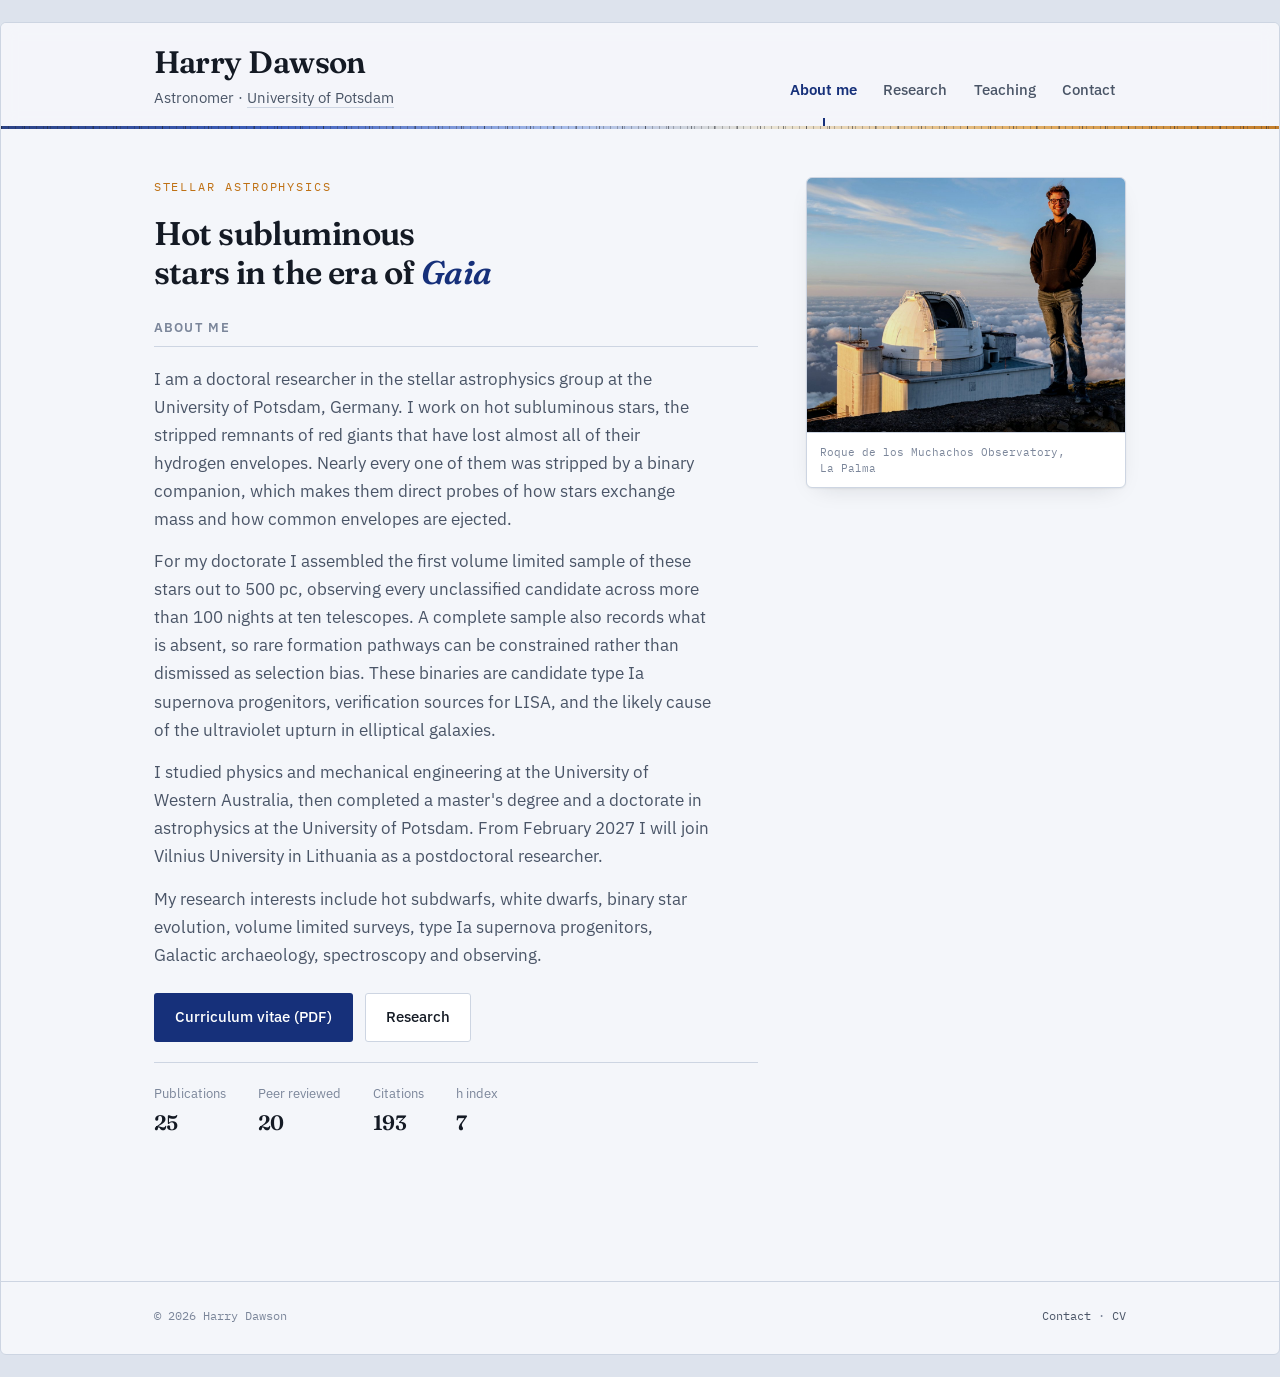
==== commit fe5192db: "Rework About me, shrink HRD, soften side cards, clean punctuation - About me now leads with who I am" ====
--- a/index.html
+++ b/index.html
@@ -3,8 +3,8 @@
 <head>
 <meta charset="utf-8">
 <meta name="viewport" content="width=device-width, initial-scale=1">
-<title>Harry Dawson — Astronomer, University of Potsdam</title>
-<meta name="description" content="Harry Dawson, doctoral researcher at the University of Potsdam, working on volume-limited samples of hot subluminous stars in the Gaia era.">
+<title>Harry Dawson, Astronomer, University of Potsdam</title>
+<meta name="description" content="Harry Dawson, doctoral researcher at the University of Potsdam, working on volume limited samples of hot subluminous stars in the Gaia era.">
 <link rel="preconnect" href="https://fonts.googleapis.com">
 <link rel="preconnect" href="https://fonts.gstatic.com" crossorigin>
 <link href="https://fonts.googleapis.com/css2?family=Fraunces:ital,opsz,wght@0,9..144,400..700;1,9..144,400..700&family=IBM+Plex+Mono:wght@400;500&family=IBM+Plex+Sans:wght@400;500;600&display=swap" rel="stylesheet">
@@ -25,7 +25,7 @@
       </span>
     </div>
     <nav class="tabs" aria-label="Main">
-      <a class="tabs__link is-current" href="index.html" aria-current="page">About</a>
+      <a class="tabs__link is-current" href="index.html" aria-current="page">About me</a>
       <a class="tabs__link" href="research.html">Research</a>
       <a class="tabs__link" href="teaching.html">Teaching</a>
       <a class="tabs__link" href="contact.html">Contact</a>
@@ -41,27 +41,47 @@
       <div>
         <p class="eyebrow rise">Stellar astrophysics</p>
         <h1 class="hero__title rise">Hot subluminous stars in the era of <em>Gaia</em></h1>
+
+        <h2 class="section__title rise" style="margin-top:1.75rem">About me</h2>
+
         <p class="hero__standfirst rise">
-          I'm a doctoral researcher at the University of Potsdam, working with
-          Prof. Dr. Dr. Stephan Geier. I assembled the first volume-limited sample of
-          hot subluminous stars out to 500 pc — spectroscopically completing every
-          unclassified candidate, which took over 100 nights at ten telescopes and
-          produced more than 5000 spectra.
+          I am a doctoral researcher in the stellar astrophysics group at the University
+          of Potsdam, Germany. I work on hot subluminous stars, the stripped remnants of
+          red giants that have lost almost all of their hydrogen envelopes. Nearly every
+          one of them was stripped by a binary companion, which makes them direct probes
+          of how stars exchange mass and how common envelopes are ejected.
         </p>
         <p class="hero__standfirst rise">
-          These stars are stripped remnants, and almost all of them got that way through
-          interaction with a binary companion. That makes them useful well beyond their own
-          classification: they constrain how common envelopes are ejected, they are candidate
-          Type Ia supernova progenitors and LISA verification sources, and they drive the
-          ultraviolet upturn in elliptical galaxies. Most existing samples were assembled
-          from surveys built for unrelated science, so their selection functions were never
-          characterised. A complete sample fixes that — and because it also records what is
-          absent, rare pathways can be constrained rather than written off as bias.
+          For my doctorate I assembled the first volume limited sample of these stars out
+          to 500 pc, observing every unclassified candidate across more than 100 nights at
+          ten telescopes. A complete sample also records what is absent, so rare formation
+          pathways can be constrained rather than dismissed as selection bias. These
+          binaries are candidate type Ia supernova progenitors, verification sources for
+          LISA, and the likely cause of the ultraviolet upturn in elliptical galaxies.
         </p>
+        <p class="hero__standfirst rise">
+          I studied physics and mechanical engineering at the University of Western
+          Australia, then completed a master's degree and a doctorate in astrophysics at
+          the University of Potsdam. From February 2027 I will join Vilnius University in
+          Lithuania as a postdoctoral researcher.
+        </p>
+        <p class="hero__standfirst rise">
+          My research interests include hot subdwarfs, white dwarfs, binary star evolution,
+          volume limited surveys, type Ia supernova progenitors, Galactic archaeology,
+          spectroscopy and observing.
+        </p>
+
         <div class="actions rise">
           <a class="btn btn--solid" href="assets/harry-dawson-cv.pdf">Curriculum vitae (PDF)</a>
           <a class="btn btn--line" href="research.html">Research</a>
         </div>
+
+        <dl class="stats rise">
+          <div><dt>Publications</dt><dd>25</dd></div>
+          <div><dt>Peer reviewed</dt><dd>20</dd></div>
+          <div><dt>Citations</dt><dd>193</dd></div>
+          <div><dt>h index</dt><dd>7</dd></div>
+        </dl>
       </div>
 
       <figure class="portrait rise">
@@ -70,62 +90,6 @@
              width="1100" height="880">
         <figcaption>Roque de los Muchachos Observatory, La&nbsp;Palma</figcaption>
       </figure>
-    </div>
-  </section>
-
-  <section class="section">
-    <div class="wrap split">
-      <div class="prose">
-        <h2 class="section__title">About</h2>
-        <p>
-          The 500 pc sample is 90% complete and holds 397 objects, 305 of which are hot
-          subdwarfs. We measured a mid-plane space density of 6.15 × 10⁻⁷ stars pc⁻³ —
-          roughly an order of magnitude below what binary population synthesis predicts.
-          That discrepancy is the thread I'm still pulling on.
-        </p>
-        <p>
-          The work spans the full range of methods needed to characterise a stellar
-          population: quantitative spectral analysis, <em>Gaia</em>-based SED fitting,
-          radial velocity and light curve modelling, Galactic kinematics, and population
-          statistics. I've been PI or dedicated PI on observing programmes at 2–8 m
-          facilities, from writing the proposal through to reduction and publication.
-        </p>
-        <p>
-          Before Potsdam I read physics and mechanical engineering at the University of
-          Western Australia. From February 2027 I'll be a postdoctoral researcher at
-          Vilnius University, Lithuania.
-        </p>
-
-        <dl class="stats">
-          <div><dt>Publications</dt><dd>25</dd></div>
-          <div><dt>Peer-reviewed</dt><dd>20</dd></div>
-          <div><dt>Citations</dt><dd>193</dd></div>
-          <div><dt>h-index</dt><dd>7</dd></div>
-        </dl>
-      </div>
-
-      <aside class="datacard">
-        <p class="datacard__head">Elsewhere</p>
-        <dl>
-          <dt>Publications</dt>
-          <dd><a href="https://ui.adsabs.harvard.edu/public-libraries/7NzicZAxSs22jv9Sv9Si5w">ADS library</a></dd>
-
-          <dt>Group</dt>
-          <dd><a href="https://www.astro.physik.uni-potsdam.de/~stellar/index.html">Stellar astrophysics, Potsdam</a></dd>
-
-          <dt>Collaborations</dt>
-          <dd>
-            <a href="https://www.4most.eu/cms/home/">4MOST</a> ·
-            <a href="https://astro.ru.nl/blackgem/">BlackGEM</a>
-          </dd>
-
-          <dt>LinkedIn</dt>
-          <dd><a href="https://www.linkedin.com/in/harry-dawson-09a882136/">Harry Dawson</a></dd>
-
-          <dt>Email</dt>
-          <dd><a href="mailto:harry.b.a.dawson@gmail.com">harry.b.a.dawson@gmail.com</a></dd>
-        </dl>
-      </aside>
     </div>
   </section>
 
--- a/style.css
+++ b/style.css
@@ -209,8 +209,8 @@
 
 .hero__grid {
   display: grid;
-  grid-template-columns: minmax(0, 1.35fr) minmax(0, 1fr);
-  gap: clamp(1.75rem, 1rem + 3vw, 3.25rem);
+  grid-template-columns: minmax(0, 1fr) minmax(0, 20rem);
+  gap: clamp(1.75rem, 1rem + 3vw, 3rem);
   align-items: start;
 }
 
@@ -297,8 +297,14 @@
   border-top: 1px solid var(--rule);
 }
 
-/* figure with caption — used for the HRD */
-.figure { margin: 0; }
+/* figure with caption, used for the HRD */
+.figure {
+  margin: 0;
+  display: grid;
+  grid-template-columns: minmax(0, 20rem) minmax(0, 1fr);
+  gap: clamp(1.25rem, 0.5rem + 2vw, 2.5rem);
+  align-items: center;
+}
 .figure img {
   width: 100%;
   border: 1px solid var(--rule);
@@ -306,50 +312,53 @@
   background: var(--card);
 }
 .figure figcaption {
-  font-size: 0.875rem;
-  line-height: 1.55;
+  font-size: 0.9375rem;
+  line-height: 1.6;
   color: var(--ink-soft);
-  margin-top: 0.85rem;
-  max-width: 72ch;
+  max-width: 56ch;
 }
 .figure figcaption b {
-  font-family: var(--mono);
-  font-size: 0.75rem;
-  font-weight: 500;
-  letter-spacing: 0.08em;
-  text-transform: uppercase;
-  color: var(--companion);
+  font-size: 0.9375rem;
+  font-weight: 600;
+  color: var(--ink);
   display: block;
-  margin-bottom: 0.3rem;
-}
-
-/* mono data card — scientific vernacular doing structural work */
+  margin-bottom: 0.35rem;
+}
+
+@media (max-width: 48rem) {
+  .figure { grid-template-columns: minmax(0, 1fr); }
+  .figure img { max-width: 22rem; }
+}
+
+/* side card */
 .datacard {
   background: var(--card);
   border: 1px solid var(--rule);
-  border-radius: var(--radius);
-  padding: 1.4rem 1.5rem;
-  font-family: var(--mono);
+  border-radius: 6px;
+  padding: 1.5rem 1.6rem;
+  font-family: var(--body);
+  font-size: 0.9375rem;
+  line-height: 1.55;
+}
+.datacard__head {
+  font-size: 0.9375rem;
+  font-weight: 600;
+  letter-spacing: 0;
+  text-transform: none;
+  color: var(--ink);
+  padding-bottom: 0.9rem;
+  margin: 0 0 1rem;
+  border-bottom: 1px solid var(--rule);
+}
+.datacard dl { margin: 0; display: grid; gap: 1rem; }
+.datacard dt {
   font-size: 0.8125rem;
-  line-height: 1.5;
-}
-.datacard__head {
-  font-size: 0.6875rem;
-  letter-spacing: 0.14em;
-  text-transform: uppercase;
-  color: var(--ink-faint);
-  padding-bottom: 0.9rem;
-  margin-bottom: 0.9rem;
-  border-bottom: 1px solid var(--rule);
-}
-.datacard dl { margin: 0; display: grid; gap: 0.85rem; }
-.datacard dt {
-  font-size: 0.6875rem;
-  letter-spacing: 0.1em;
-  text-transform: uppercase;
-  color: var(--ink-faint);
-}
-.datacard dd { margin: 0.2rem 0 0; color: var(--ink); }
+  font-weight: 500;
+  letter-spacing: 0;
+  text-transform: none;
+  color: var(--ink-faint);
+}
+.datacard dd { margin: 0.1rem 0 0; color: var(--ink); }
 .datacard a { text-decoration: none; border-bottom: 1px solid var(--rule); }
 .datacard a:hover { border-bottom-color: var(--sdb); }
 
@@ -458,22 +467,20 @@
 .stats {
   display: flex;
   flex-wrap: wrap;
-  gap: 0.5rem 2.25rem;
-  margin: 0;
-  padding: 1rem 0 0;
+  gap: 0.75rem 2rem;
+  margin: 1.25rem 0 0;
+  padding: 1.25rem 0 0;
+  border-top: 1px solid var(--rule);
 }
 .stats div { display: flex; flex-direction: column; gap: 0.1rem; }
 .stats dt {
-  font-family: var(--mono);
-  font-size: 0.6875rem;
-  letter-spacing: 0.1em;
-  text-transform: uppercase;
+  font-size: 0.8125rem;
   color: var(--ink-faint);
 }
 .stats dd {
   margin: 0;
   font-family: var(--display);
-  font-size: 1.35rem;
+  font-size: 1.3rem;
   font-weight: 600;
   font-variation-settings: "SOFT" 18, "WONK" 0, "opsz" 20;
   letter-spacing: -0.015em;
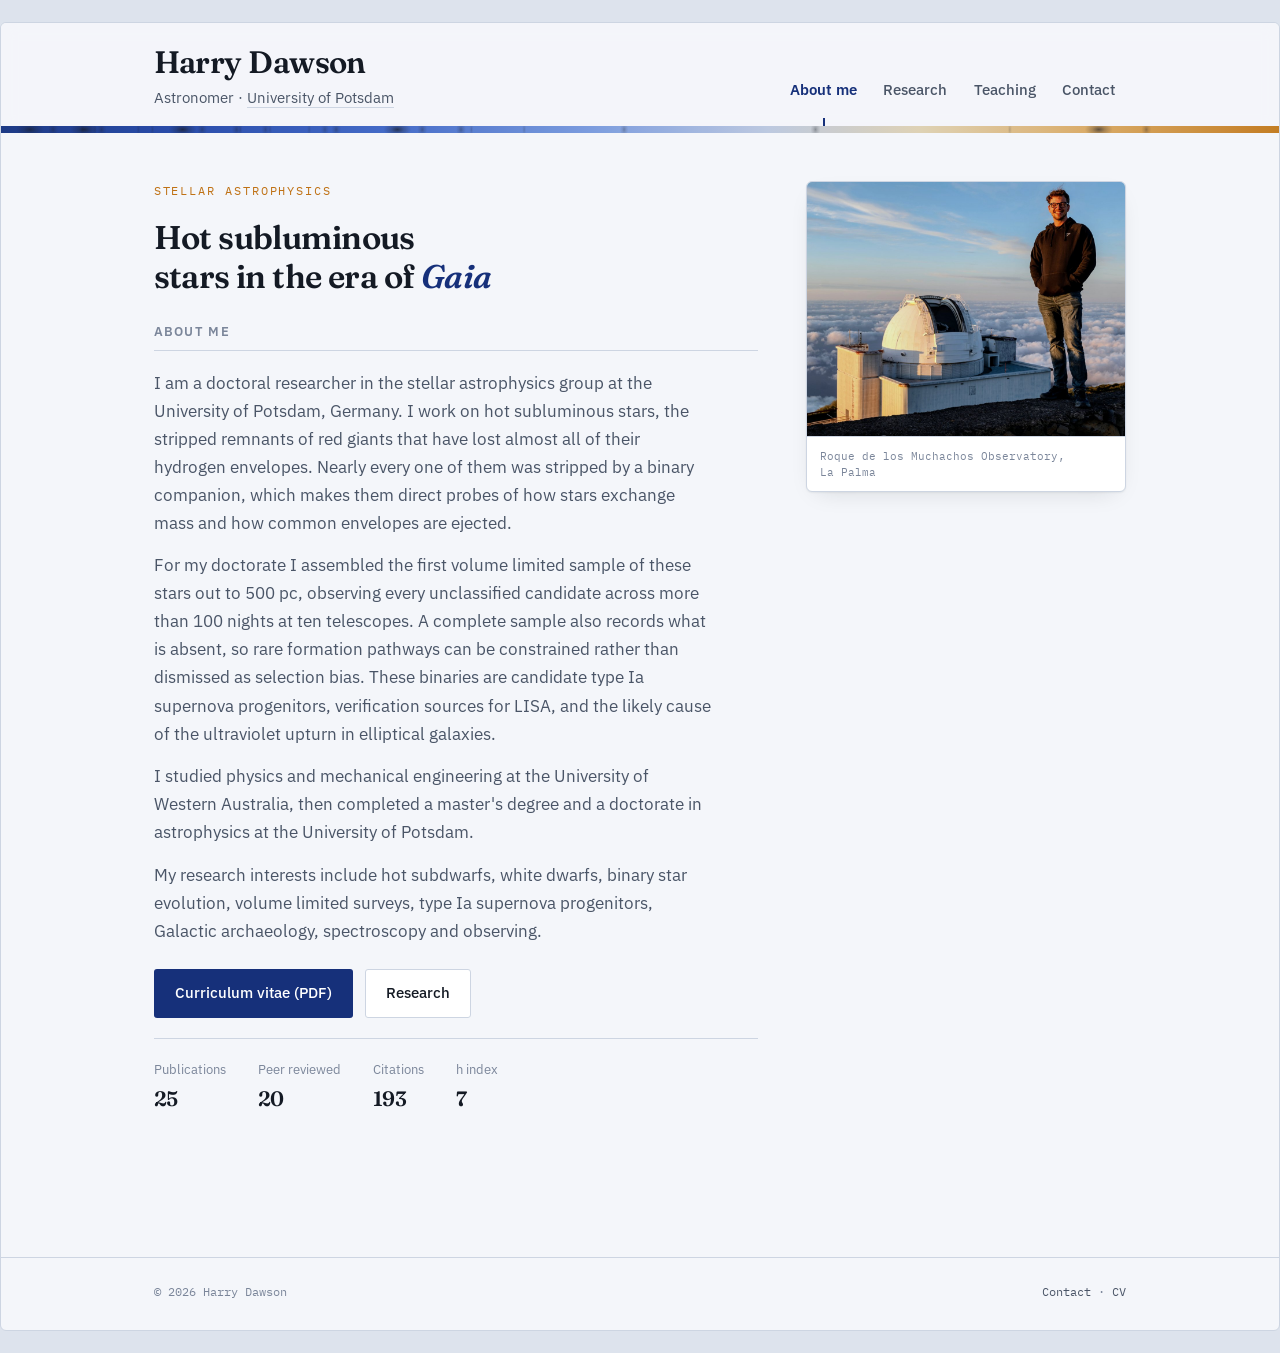
==== commit 33ff982a: "Spectrum rule becomes a real sdB spectrum, newer HRD, contact alignment - Spectrum thickened to 7px " ====
--- a/index.html
+++ b/index.html
@@ -62,8 +62,7 @@
         <p class="hero__standfirst rise">
           I studied physics and mechanical engineering at the University of Western
           Australia, then completed a master's degree and a doctorate in astrophysics at
-          the University of Potsdam. From February 2027 I will join Vilnius University in
-          Lithuania as a postdoctoral researcher.
+          the University of Potsdam.
         </p>
         <p class="hero__standfirst rise">
           My research interests include hot subdwarfs, white dwarfs, binary star evolution,
--- a/style.css
+++ b/style.css
@@ -183,24 +183,42 @@
   transform: translateX(-50%);
 }
 
-/* continuum + absorption lines, drawn entirely in CSS */
+/* continuum plus absorption lines of a hot subdwarf, drawn entirely in CSS.
+   Wavelength 3900-7000 A maps linearly to 0-100% width. Balmer lines are the
+   widest because they are pressure broadened at log g around 5.5, then He I,
+   He II, and sharp metal lines. */
 .spectrum {
-  height: 3px;
+  height: 7px;
   background-image:
-    repeating-linear-gradient(90deg,
-      rgba(10, 14, 22, 0.55) 0 1px,
-      transparent 1px 23px),
-    repeating-linear-gradient(90deg,
-      rgba(10, 14, 22, 0.3) 0 1px,
-      transparent 1px 7px),
-    linear-gradient(90deg,
-      var(--sdb) 0%,
-      var(--sdb-lift) 22%,
-      #9fb6e8 44%,
-      #e8e2d2 60%,
-      #e0a858 80%,
-      var(--companion) 100%);
-  opacity: 0.9;
+    radial-gradient(ellipse 1.097% 100% at 85.897% 50%, rgba(12,16,26,0.62) 0%, rgba(12,16,26,0.260) 45%, rgba(12,16,26,0) 100%),
+    radial-gradient(ellipse 1.097% 100% at 31.010% 50%, rgba(12,16,26,0.7) 0%, rgba(12,16,26,0.294) 45%, rgba(12,16,26,0) 100%),
+    radial-gradient(ellipse 1.097% 100% at 14.210% 50%, rgba(12,16,26,0.72) 0%, rgba(12,16,26,0.302) 45%, rgba(12,16,26,0) 100%),
+    radial-gradient(ellipse 1.097% 100% at 6.506% 50%, rgba(12,16,26,0.7) 0%, rgba(12,16,26,0.294) 45%, rgba(12,16,26,0) 100%),
+    radial-gradient(ellipse 1.097% 100% at 2.261% 50%, rgba(12,16,26,0.62) 0%, rgba(12,16,26,0.260) 45%, rgba(12,16,26,0) 100%),
+    radial-gradient(ellipse 0.387% 100% at 18.435% 50%, rgba(12,16,26,0.34) 0%, rgba(12,16,26,0.143) 45%, rgba(12,16,26,0) 100%),
+    radial-gradient(ellipse 0.387% 100% at 15.739% 50%, rgba(12,16,26,0.34) 0%, rgba(12,16,26,0.143) 45%, rgba(12,16,26,0) 100%),
+    radial-gradient(ellipse 0.387% 100% at 4.071% 50%, rgba(12,16,26,0.34) 0%, rgba(12,16,26,0.143) 45%, rgba(12,16,26,0) 100%),
+    radial-gradient(ellipse 0.387% 100% at 32.965% 50%, rgba(12,16,26,0.34) 0%, rgba(12,16,26,0.143) 45%, rgba(12,16,26,0) 100%),
+    radial-gradient(ellipse 0.387% 100% at 35.990% 50%, rgba(12,16,26,0.34) 0%, rgba(12,16,26,0.143) 45%, rgba(12,16,26,0) 100%),
+    radial-gradient(ellipse 0.387% 100% at 63.729% 50%, rgba(12,16,26,0.34) 0%, rgba(12,16,26,0.143) 45%, rgba(12,16,26,0) 100%),
+    radial-gradient(ellipse 0.387% 100% at 89.619% 50%, rgba(12,16,26,0.34) 0%, rgba(12,16,26,0.143) 45%, rgba(12,16,26,0) 100%),
+    radial-gradient(ellipse 0.387% 100% at 7.865% 50%, rgba(12,16,26,0.34) 0%, rgba(12,16,26,0.143) 45%, rgba(12,16,26,0) 100%),
+    radial-gradient(ellipse 0.387% 100% at 26.229% 50%, rgba(12,16,26,0.34) 0%, rgba(12,16,26,0.143) 45%, rgba(12,16,26,0) 100%),
+    radial-gradient(ellipse 0.323% 100% at 25.345% 50%, rgba(12,16,26,0.28) 0%, rgba(12,16,26,0.118) 45%, rgba(12,16,26,0) 100%),
+    radial-gradient(ellipse 0.323% 100% at 48.758% 50%, rgba(12,16,26,0.28) 0%, rgba(12,16,26,0.118) 45%, rgba(12,16,26,0) 100%),
+    radial-gradient(ellipse 0.323% 100% at 20.697% 50%, rgba(12,16,26,0.28) 0%, rgba(12,16,26,0.118) 45%, rgba(12,16,26,0) 100%),
+    radial-gradient(ellipse 0.161% 100% at 18.748% 50%, rgba(12,16,26,0.2) 0%, rgba(12,16,26,0.084) 45%, rgba(12,16,26,0) 100%),
+    radial-gradient(ellipse 0.161% 100% at 21.052% 50%, rgba(12,16,26,0.2) 0%, rgba(12,16,26,0.084) 45%, rgba(12,16,26,0) 100%),
+    radial-gradient(ellipse 0.161% 100% at 7.358% 50%, rgba(12,16,26,0.2) 0%, rgba(12,16,26,0.084) 45%, rgba(12,16,26,0) 100%),
+    radial-gradient(ellipse 0.161% 100% at 11.848% 50%, rgba(12,16,26,0.2) 0%, rgba(12,16,26,0.084) 45%, rgba(12,16,26,0) 100%),
+    radial-gradient(ellipse 0.161% 100% at 6.365% 50%, rgba(12,16,26,0.2) 0%, rgba(12,16,26,0.084) 45%, rgba(12,16,26,0) 100%),
+    radial-gradient(ellipse 0.161% 100% at 24.110% 50%, rgba(12,16,26,0.2) 0%, rgba(12,16,26,0.084) 45%, rgba(12,16,26,0) 100%),
+    radial-gradient(ellipse 0.161% 100% at 40.935% 50%, rgba(12,16,26,0.2) 0%, rgba(12,16,26,0.084) 45%, rgba(12,16,26,0) 100%),
+    radial-gradient(ellipse 0.161% 100% at 10.748% 50%, rgba(12,16,26,0.2) 0%, rgba(12,16,26,0.084) 45%, rgba(12,16,26,0) 100%),
+    radial-gradient(ellipse 0.161% 100% at 78.939% 50%, rgba(12,16,26,0.2) 0%, rgba(12,16,26,0.084) 45%, rgba(12,16,26,0) 100%),
+    radial-gradient(ellipse 0.161% 100% at 36.806% 50%, rgba(12,16,26,0.2) 0%, rgba(12,16,26,0.084) 45%, rgba(12,16,26,0) 100%),
+    linear-gradient(90deg, #11307f 0%, #1f44a6 14%, #3a63c4 30%, #7497dc 46%, #b9c6de 60%, #ddd0b0 72%, #d8a861 85%, #c07617 100%);
+  opacity: 0.95;
 }
 
 /* ---------- hero ---------- */
@@ -454,14 +472,19 @@
   border-bottom: 1px solid var(--rule);
 }
 .row:first-child { border-top: 1px solid var(--rule); }
-.row__when {
-  font-family: var(--mono);
-  font-size: 0.8125rem;
-  color: var(--ink-faint);
-  padding-top: 0.1rem;
-}
-.row__what { font-weight: 600; margin: 0 0 0.15rem; font-size: 0.9375rem; }
-.row__where { margin: 0; color: var(--ink-soft); font-size: 0.9375rem; }
+
+/* label and value share a font and line box so their first baselines line up.
+   No padding nudge: that is what threw the columns out of alignment. */
+.row__when,
+.row__what,
+.row__where {
+  font-size: 0.9375rem;
+  line-height: 1.6;
+  margin: 0;
+}
+.row__when { color: var(--ink-faint); }
+.row__what { font-weight: 600; margin-bottom: 0.15rem; }
+.row__where { color: var(--ink-soft); }
 
 /* inline stat strip */
 .stats {
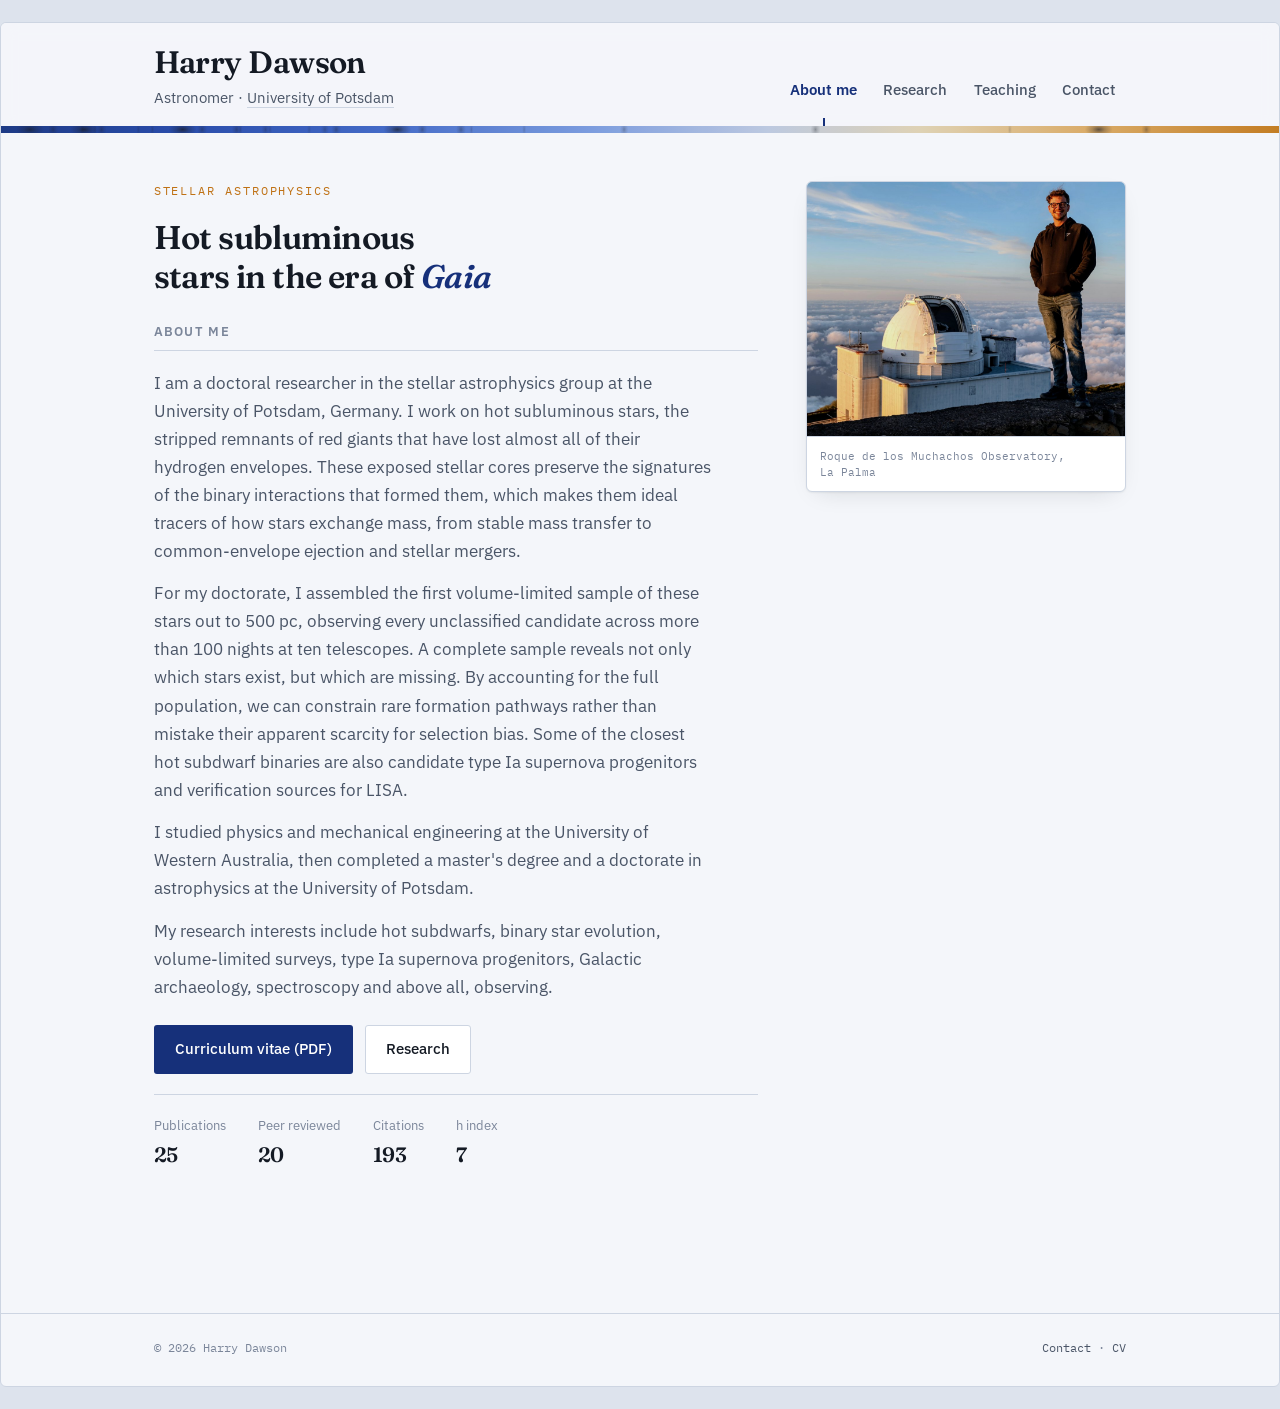
==== commit 4d02b9d4: "updated some text." ====
--- a/index.html
+++ b/index.html
@@ -47,17 +47,19 @@
         <p class="hero__standfirst rise">
           I am a doctoral researcher in the stellar astrophysics group at the University
           of Potsdam, Germany. I work on hot subluminous stars, the stripped remnants of
-          red giants that have lost almost all of their hydrogen envelopes. Nearly every
-          one of them was stripped by a binary companion, which makes them direct probes
-          of how stars exchange mass and how common envelopes are ejected.
+          red giants that have lost almost all of their hydrogen envelopes. These exposed
+	  stellar cores preserve the signatures of the binary interactions that formed them,
+          which makes them ideal tracers of how stars exchange mass, from stable mass transfer
+	  to common-envelope ejection and stellar mergers.
         </p>
         <p class="hero__standfirst rise">
-          For my doctorate I assembled the first volume limited sample of these stars out
+          For my doctorate, I assembled the first volume-limited sample of these stars out
           to 500 pc, observing every unclassified candidate across more than 100 nights at
-          ten telescopes. A complete sample also records what is absent, so rare formation
-          pathways can be constrained rather than dismissed as selection bias. These
-          binaries are candidate type Ia supernova progenitors, verification sources for
-          LISA, and the likely cause of the ultraviolet upturn in elliptical galaxies.
+          ten telescopes. A complete sample reveals not only which stars exist, but which
+	  are missing. By accounting for the full population, we can constrain rare formation 
+          pathways rather than mistake their apparent scarcity for selection bias. Some of 
+	  the closest hot subdwarf binaries are also candidate type Ia supernova progenitors and 
+	  verification sources for LISA.
         </p>
         <p class="hero__standfirst rise">
           I studied physics and mechanical engineering at the University of Western
@@ -65,9 +67,9 @@
           the University of Potsdam.
         </p>
         <p class="hero__standfirst rise">
-          My research interests include hot subdwarfs, white dwarfs, binary star evolution,
-          volume limited surveys, type Ia supernova progenitors, Galactic archaeology,
-          spectroscopy and observing.
+          My research interests include hot subdwarfs, binary star evolution,
+          volume-limited surveys, type Ia supernova progenitors, Galactic archaeology,
+          spectroscopy and above all, observing.
         </p>
 
         <div class="actions rise">
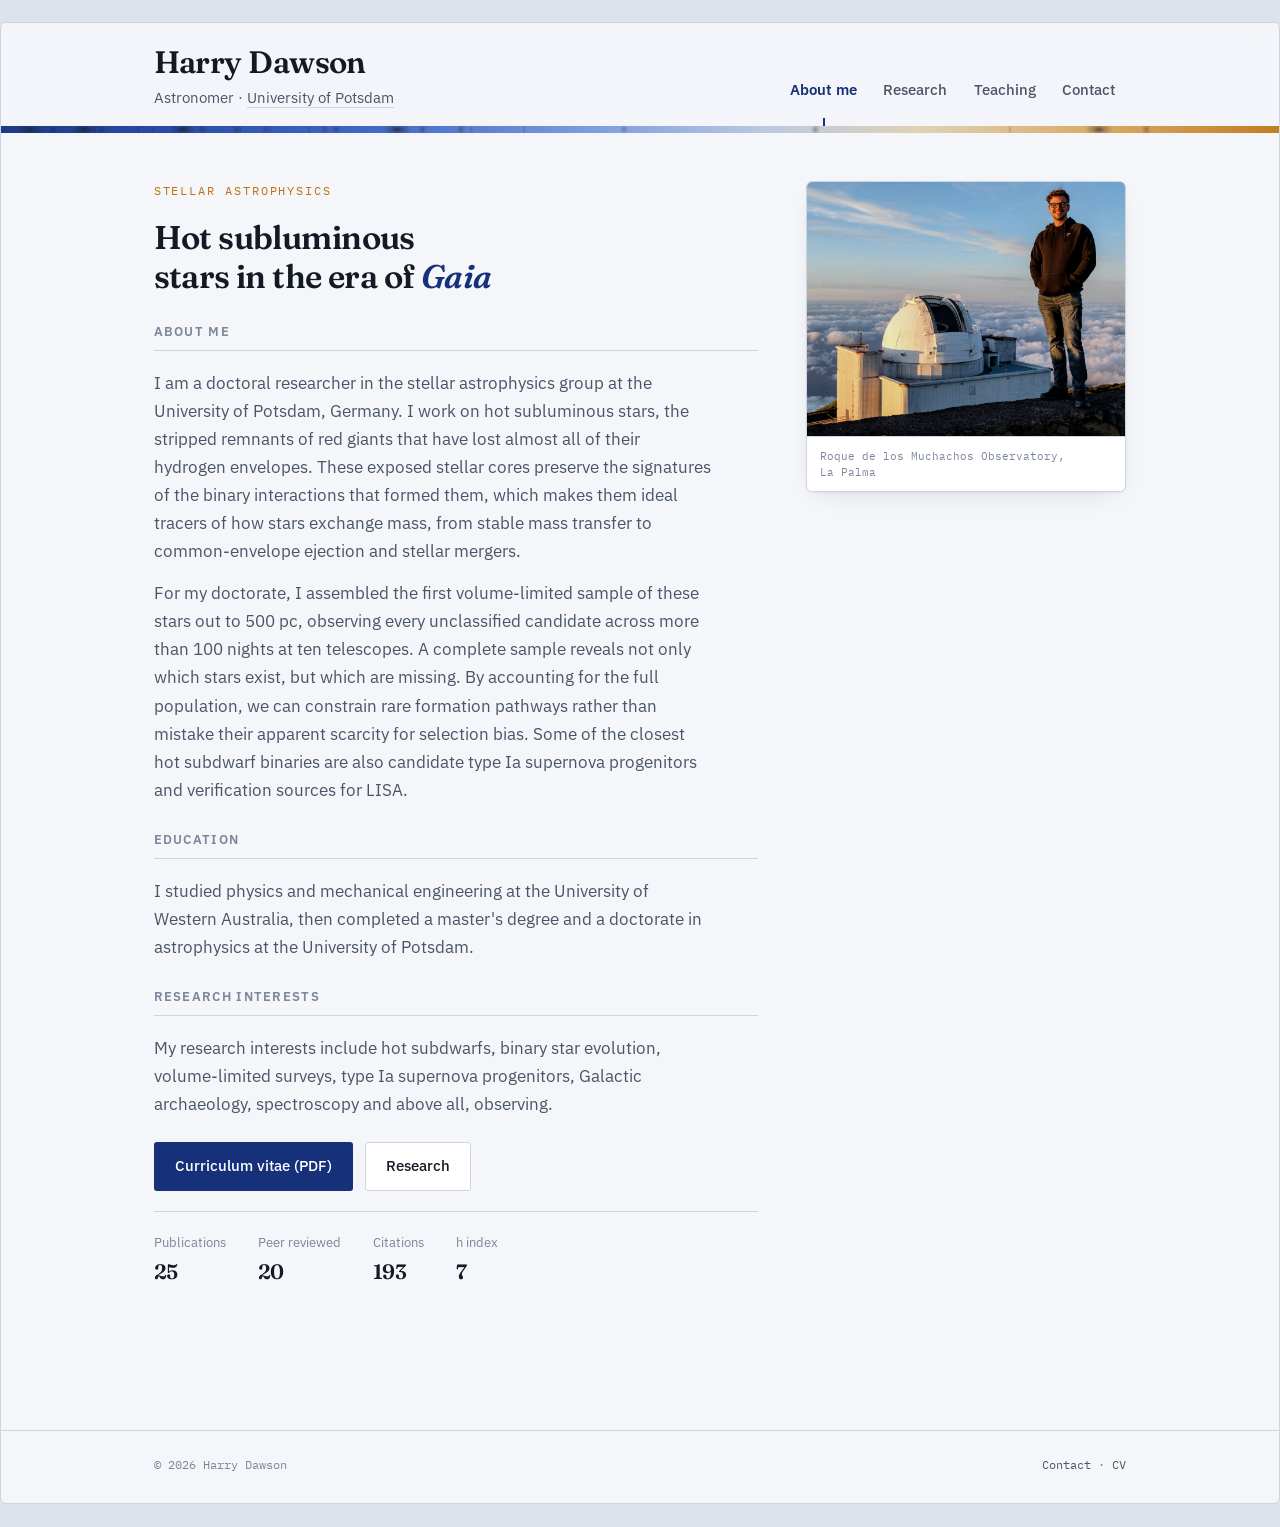
==== commit f2be8388: "Add Education and Research interests headings, enlarge HRD, tighten research text" ====
--- a/index.html
+++ b/index.html
@@ -48,24 +48,30 @@
           I am a doctoral researcher in the stellar astrophysics group at the University
           of Potsdam, Germany. I work on hot subluminous stars, the stripped remnants of
           red giants that have lost almost all of their hydrogen envelopes. These exposed
-	  stellar cores preserve the signatures of the binary interactions that formed them,
+          stellar cores preserve the signatures of the binary interactions that formed them,
           which makes them ideal tracers of how stars exchange mass, from stable mass transfer
-	  to common-envelope ejection and stellar mergers.
+          to common-envelope ejection and stellar mergers.
         </p>
         <p class="hero__standfirst rise">
           For my doctorate, I assembled the first volume-limited sample of these stars out
           to 500 pc, observing every unclassified candidate across more than 100 nights at
           ten telescopes. A complete sample reveals not only which stars exist, but which
-	  are missing. By accounting for the full population, we can constrain rare formation 
-          pathways rather than mistake their apparent scarcity for selection bias. Some of 
-	  the closest hot subdwarf binaries are also candidate type Ia supernova progenitors and 
-	  verification sources for LISA.
+          are missing. By accounting for the full population, we can constrain rare formation
+          pathways rather than mistake their apparent scarcity for selection bias. Some of
+          the closest hot subdwarf binaries are also candidate type Ia supernova progenitors and
+          verification sources for LISA.
         </p>
+
+        <h2 class="section__title rise" style="margin-top:1.75rem">Education</h2>
+
         <p class="hero__standfirst rise">
           I studied physics and mechanical engineering at the University of Western
           Australia, then completed a master's degree and a doctorate in astrophysics at
           the University of Potsdam.
         </p>
+
+        <h2 class="section__title rise" style="margin-top:1.75rem">Research interests</h2>
+
         <p class="hero__standfirst rise">
           My research interests include hot subdwarfs, binary star evolution,
           volume-limited surveys, type Ia supernova progenitors, Galactic archaeology,
--- a/style.css
+++ b/style.css
@@ -319,7 +319,7 @@
 .figure {
   margin: 0;
   display: grid;
-  grid-template-columns: minmax(0, 20rem) minmax(0, 1fr);
+  grid-template-columns: minmax(0, 27rem) minmax(0, 1fr);
   gap: clamp(1.25rem, 0.5rem + 2vw, 2.5rem);
   align-items: center;
 }
@@ -343,9 +343,9 @@
   margin-bottom: 0.35rem;
 }
 
-@media (max-width: 48rem) {
+@media (max-width: 58rem) {
   .figure { grid-template-columns: minmax(0, 1fr); }
-  .figure img { max-width: 22rem; }
+  .figure img { max-width: 28rem; }
 }
 
 /* side card */
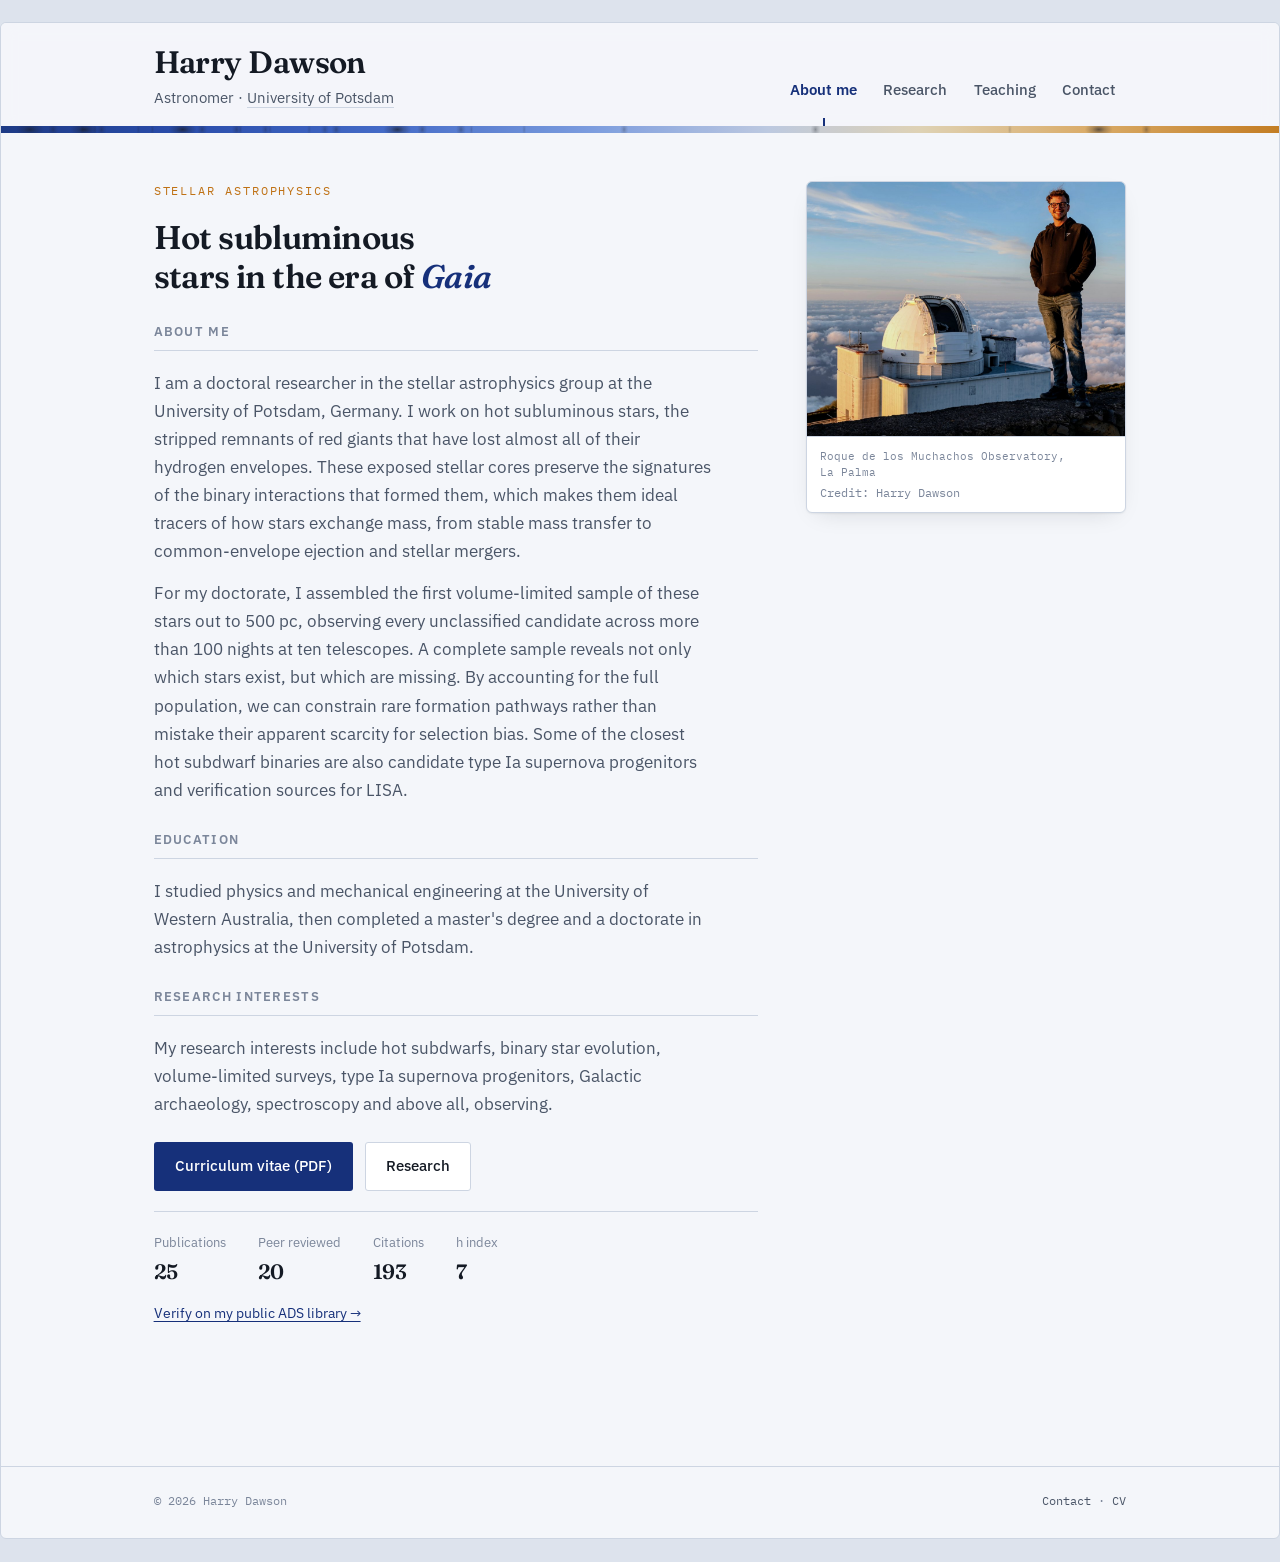
==== commit 050ff09d: "Rename home page to about-me.html, add ADS verification link, photo credits, new-tab links - index.h" ====
--- a/index.html
+++ b/index.html
@@ -2,113 +2,14 @@
 <html lang="en">
 <head>
 <meta charset="utf-8">
-<meta name="viewport" content="width=device-width, initial-scale=1">
+<!-- GitHub Pages serves this file at the bare domain. The real home page is
+     about-me.html, so send visitors there. Keep this file. -->
+<meta http-equiv="refresh" content="0; url=about-me.html">
+<link rel="canonical" href="https://harrybadawson.github.io/about-me.html">
 <title>Harry Dawson, Astronomer, University of Potsdam</title>
-<meta name="description" content="Harry Dawson, doctoral researcher at the University of Potsdam, working on volume limited samples of hot subluminous stars in the Gaia era.">
-<link rel="preconnect" href="https://fonts.googleapis.com">
-<link rel="preconnect" href="https://fonts.gstatic.com" crossorigin>
-<link href="https://fonts.googleapis.com/css2?family=Fraunces:ital,opsz,wght@0,9..144,400..700;1,9..144,400..700&family=IBM+Plex+Mono:wght@400;500&family=IBM+Plex+Sans:wght@400;500;600&display=swap" rel="stylesheet">
-<link rel="stylesheet" href="style.css">
+<script>location.replace("about-me.html");</script>
 </head>
 <body>
-<div class="sheet">
-
-<a class="skip" href="#main">Skip to content</a>
-
-<header class="masthead">
-  <div class="wrap masthead__bar">
-    <div>
-      <a class="wordmark" href="index.html">Harry Dawson</a>
-      <span class="wordmark__role">
-        Astronomer ·
-        <a href="https://www.astro.physik.uni-potsdam.de/~stellar/index.html">University of Potsdam</a>
-      </span>
-    </div>
-    <nav class="tabs" aria-label="Main">
-      <a class="tabs__link is-current" href="index.html" aria-current="page">About me</a>
-      <a class="tabs__link" href="research.html">Research</a>
-      <a class="tabs__link" href="teaching.html">Teaching</a>
-      <a class="tabs__link" href="contact.html">Contact</a>
-    </nav>
-  </div>
-  <div class="spectrum" role="presentation"></div>
-</header>
-
-<main id="main">
-
-  <section class="hero">
-    <div class="wrap hero__grid">
-      <div>
-        <p class="eyebrow rise">Stellar astrophysics</p>
-        <h1 class="hero__title rise">Hot subluminous stars in the era of <em>Gaia</em></h1>
-
-        <h2 class="section__title rise" style="margin-top:1.75rem">About me</h2>
-
-        <p class="hero__standfirst rise">
-          I am a doctoral researcher in the stellar astrophysics group at the University
-          of Potsdam, Germany. I work on hot subluminous stars, the stripped remnants of
-          red giants that have lost almost all of their hydrogen envelopes. These exposed
-          stellar cores preserve the signatures of the binary interactions that formed them,
-          which makes them ideal tracers of how stars exchange mass, from stable mass transfer
-          to common-envelope ejection and stellar mergers.
-        </p>
-        <p class="hero__standfirst rise">
-          For my doctorate, I assembled the first volume-limited sample of these stars out
-          to 500 pc, observing every unclassified candidate across more than 100 nights at
-          ten telescopes. A complete sample reveals not only which stars exist, but which
-          are missing. By accounting for the full population, we can constrain rare formation
-          pathways rather than mistake their apparent scarcity for selection bias. Some of
-          the closest hot subdwarf binaries are also candidate type Ia supernova progenitors and
-          verification sources for LISA.
-        </p>
-
-        <h2 class="section__title rise" style="margin-top:1.75rem">Education</h2>
-
-        <p class="hero__standfirst rise">
-          I studied physics and mechanical engineering at the University of Western
-          Australia, then completed a master's degree and a doctorate in astrophysics at
-          the University of Potsdam.
-        </p>
-
-        <h2 class="section__title rise" style="margin-top:1.75rem">Research interests</h2>
-
-        <p class="hero__standfirst rise">
-          My research interests include hot subdwarfs, binary star evolution,
-          volume-limited surveys, type Ia supernova progenitors, Galactic archaeology,
-          spectroscopy and above all, observing.
-        </p>
-
-        <div class="actions rise">
-          <a class="btn btn--solid" href="assets/harry-dawson-cv.pdf">Curriculum vitae (PDF)</a>
-          <a class="btn btn--line" href="research.html">Research</a>
-        </div>
-
-        <dl class="stats rise">
-          <div><dt>Publications</dt><dd>25</dd></div>
-          <div><dt>Peer reviewed</dt><dd>20</dd></div>
-          <div><dt>Citations</dt><dd>193</dd></div>
-          <div><dt>h index</dt><dd>7</dd></div>
-        </dl>
-      </div>
-
-      <figure class="portrait rise">
-        <img src="assets/harry-dawson.jpg"
-             alt="Harry Dawson standing beside a telescope dome above the clouds at Roque de los Muchachos Observatory, La Palma."
-             width="1100" height="880">
-        <figcaption>Roque de los Muchachos Observatory, La&nbsp;Palma</figcaption>
-      </figure>
-    </div>
-  </section>
-
-</main>
-
-<footer class="foot">
-  <div class="wrap foot__inner">
-    <span>© 2026 Harry Dawson</span>
-    <span><a href="contact.html">Contact</a> · <a href="assets/harry-dawson-cv.pdf">CV</a></span>
-  </div>
-</footer>
-
-</div>
+<p>Redirecting to <a href="about-me.html">about me</a>.</p>
 </body>
 </html>
